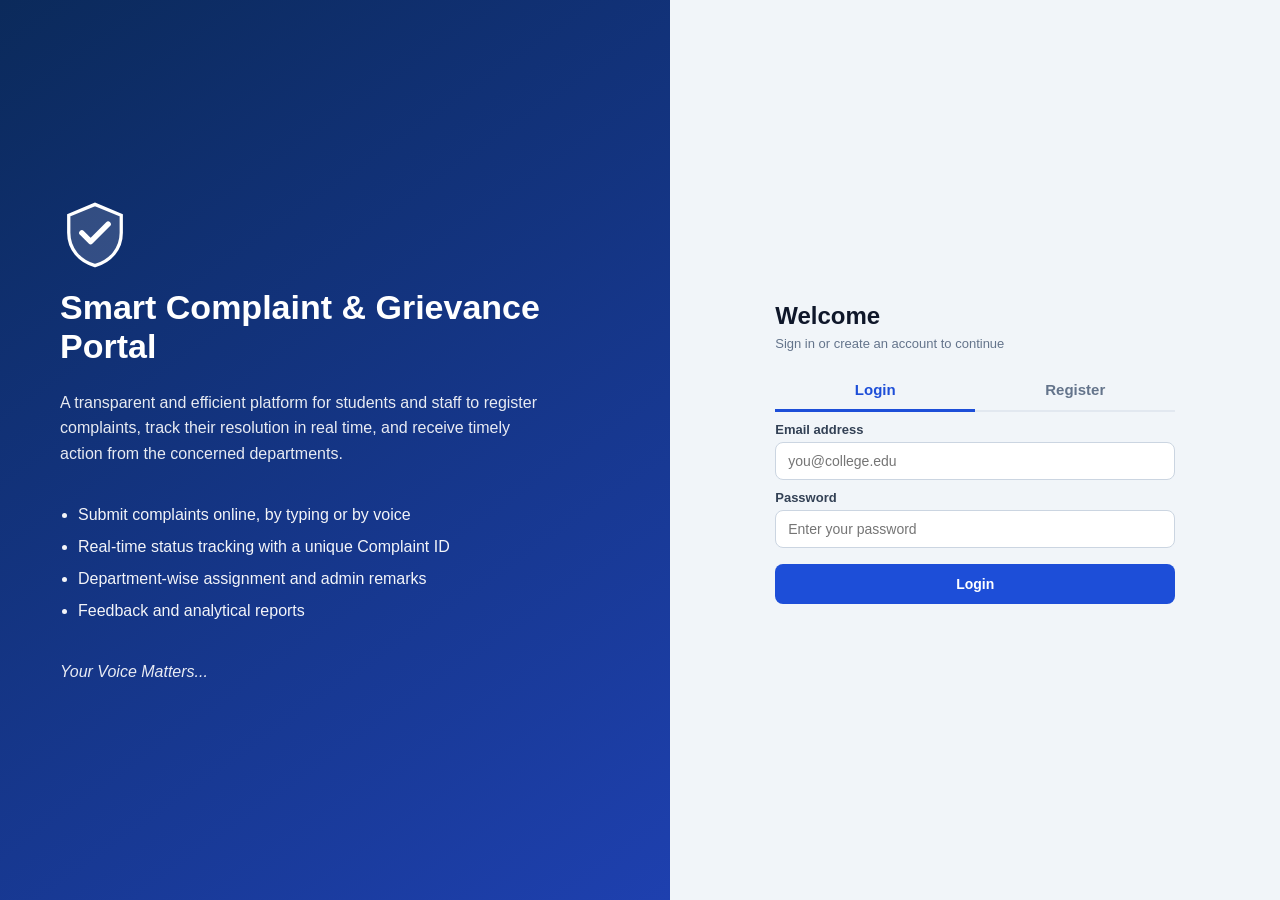
==== index.html @ e5488127 "Add frontend project" ====
<!DOCTYPE html>
<html lang="en">
<head>
  <meta charset="UTF-8">
  <meta name="viewport" content="width=device-width, initial-scale=1">
  <title>Smart Complaint and Grievance Portal</title>
  <link rel="stylesheet" href="css/style.css">
</head>
<body>
  <div class="login-page">
    <div class="login-left">
      <svg viewBox="0 0 64 64" fill="none"><path d="M32 4 8 14v16c0 15 10 26 24 30 14-4 24-15 24-30V14L32 4z" fill="#fff" fill-opacity=".15" stroke="#fff" stroke-width="3"/><path d="M20 30l8 8 16-16" stroke="#fff" stroke-width="5" stroke-linecap="round" stroke-linejoin="round"/></svg>
      <h1>Smart Complaint &amp; Grievance Portal</h1>
      <p>A transparent and efficient platform for students and staff to register complaints, track their resolution in real time, and receive timely action from the concerned departments.</p>
      <ul>
        <li>Submit complaints online, by typing or by voice</li>
        <li>Real-time status tracking with a unique Complaint ID</li>
        <li>Department-wise assignment and admin remarks</li>
        <li>Feedback and analytical reports</li>
      </ul>
      <p><i>Your Voice Matters...</i></p>
    </div>

    <div class="login-right">
      <div class="auth-box">
        <h2>Welcome</h2>
        <span class="muted">Sign in or create an account to continue</span>
        <div class="tabs">
          <button id="tabLogin" class="active" type="button">Login</button>
          <button id="tabReg" type="button">Register</button>
        </div>

        <form id="loginForm">
          <label>Email address</label>
          <input id="lEmail" type="email" placeholder="you@college.edu" required>
          <label>Password</label>
          <input id="lPass" type="password" placeholder="Enter your password" required>
          <button class="btn" type="submit">Login</button>
        </form>

        <form id="regForm" class="hidden">
          <label>Full name</label>
          <input id="rName" placeholder="Your full name" required>
          <label>Email address</label>
          <input id="rEmail" type="email" placeholder="you@college.edu" required>
          <label>Password</label>
          <input id="rPass" type="password" placeholder="Minimum 6 characters" required>
          <button class="btn" type="submit">Create account</button>
        </form>
        <p id="msg" class="msg"></p>
      </div>
    </div>
  </div>
  <script src="js/api.js"></script>
  <script src="js/auth.js"></script>
</body>
</html>
---- css/style.css ----
:root {
  --navy: #0b2a5b; --blue: #1d4ed8; --bg: #f1f5f9; --card: #ffffff;
  --text: #0f172a; --muted: #64748b; --line: #e2e8f0;
  --green: #16a34a; --amber: #d97706; --red: #dc2626; --purple: #7c3aed; --grey: #64748b;
}
* { box-sizing: border-box; font-family: "Segoe UI", Roboto, Arial, sans-serif; }
body { margin: 0; background: var(--bg); color: var(--text); }
.muted { color: var(--muted); font-size: 13px; }

/* Top bar */
.topbar { background: linear-gradient(90deg, #0b2a5b, #1e40af); color: #fff; padding: 12px 32px;
  display: flex; justify-content: space-between; align-items: center; box-shadow: 0 2px 8px rgba(0,0,0,.2); }
.brand { display: flex; align-items: center; gap: 12px; }
.brand svg { width: 34px; height: 34px; }
.brand h1 { font-size: 18px; margin: 0; letter-spacing: .3px; }
.brand small { opacity: .8; display: block; font-size: 12px; }
.userbox { display: flex; align-items: center; gap: 14px; font-size: 14px; text-align: right; }
.userbox small { display: block; opacity: .8; }

.container { max-width: 1250px; margin: 24px auto; padding: 0 20px; }
.page-title { margin: 0 0 16px; color: var(--navy); font-size: 22px; }

/* Cards */
.card { background: var(--card); border-radius: 12px; padding: 22px; box-shadow: 0 1px 4px rgba(15,23,42,.08);
  border: 1px solid var(--line); margin-bottom: 20px; }
.card h2 { margin: 0 0 14px; font-size: 17px; color: var(--navy); padding-bottom: 10px; border-bottom: 2px solid var(--line); }
.grid2 { display: grid; grid-template-columns: 1.3fr 1fr; gap: 20px; }
.grid2 .card { margin-bottom: 0; }
.grid2 + .card, .grid2 { margin-bottom: 20px; }

/* Stat cards */
.stats { display: grid; grid-template-columns: repeat(auto-fit, minmax(170px, 1fr)); gap: 16px; margin-bottom: 20px; }
.stat { background: #fff; border-radius: 12px; padding: 18px; border: 1px solid var(--line);
  border-left: 5px solid var(--blue); box-shadow: 0 1px 4px rgba(15,23,42,.06); }
.stat b { font-size: 28px; display: block; color: var(--navy); }
.stat span { color: var(--muted); font-size: 13px; text-transform: uppercase; letter-spacing: .5px; }
.stat.s-sub { border-left-color: var(--grey); } .stat.s-prog { border-left-color: var(--amber); }
.stat.s-res { border-left-color: var(--green); } .stat.s-rej { border-left-color: var(--red); }

/* Forms */
label { font-size: 13px; font-weight: 600; color: #334155; display: block; margin-top: 10px; }
input, select, textarea { width: 100%; padding: 10px 12px; border: 1px solid #cbd5e1; border-radius: 8px;
  font-size: 14px; margin-top: 5px; background: #fff; }
input:focus, select:focus, textarea:focus { outline: none; border-color: var(--blue); box-shadow: 0 0 0 3px rgba(29,78,216,.15); }
.form-row { display: grid; grid-template-columns: 1fr 1fr; gap: 14px; }
.btn { background: var(--blue); color: #fff; border: none; padding: 10px 20px; border-radius: 8px; font-size: 14px;
  font-weight: 600; cursor: pointer; transition: .15s; }
.btn:hover { background: #1e40af; }
.btn-outline { background: #fff; color: var(--blue); border: 1px solid var(--blue); }
.btn-outline:hover { background: #eff6ff; }
.btn-light { background: rgba(255,255,255,.15); color: #fff; border: 1px solid rgba(255,255,255,.5); }
.btn-light:hover { background: rgba(255,255,255,.28); }
.btn-sm { padding: 6px 12px; font-size: 12px; }
.btn-green { background: var(--green); } .btn-green:hover { background: #15803d; }
.actions { display: flex; gap: 10px; align-items: center; margin-top: 14px; flex-wrap: wrap; }

/* Voice */
.voice-bar { display: flex; gap: 10px; align-items: center; margin-top: 8px; flex-wrap: wrap; }
.voice-bar select { width: auto; margin: 0; }
.mic { display: inline-flex; align-items: center; gap: 8px; background: #fff; color: var(--navy); border: 1px solid var(--navy);
  padding: 8px 16px; border-radius: 22px; cursor: pointer; font-weight: 600; font-size: 13px; }
.mic.on { background: var(--red); color: #fff; border-color: var(--red); animation: pulse 1.2s infinite; }
@keyframes pulse { 0% { box-shadow: 0 0 0 0 rgba(220,38,38,.5); } 70% { box-shadow: 0 0 0 12px rgba(220,38,38,0); } 100% { box-shadow: 0 0 0 0 rgba(220,38,38,0); } }

/* Table */
.table-wrap { overflow-x: auto; }
table { width: 100%; border-collapse: collapse; font-size: 14px; }
th { background: #f8fafc; color: var(--navy); text-align: left; padding: 11px 10px; font-size: 12px;
  text-transform: uppercase; letter-spacing: .5px; border-bottom: 2px solid var(--line); }
td { padding: 11px 10px; border-bottom: 1px solid var(--line); vertical-align: top; }
tr:hover td { background: #f8fafc; }
td .desc { color: var(--muted); font-size: 13px; display: block; margin-top: 3px; max-width: 320px; }
.remark { background: #fffbeb; border-left: 3px solid var(--amber); padding: 5px 8px; font-size: 13px; border-radius: 4px; }

/* Badges */
.badge { padding: 4px 11px; border-radius: 14px; font-size: 12px; color: #fff; font-weight: 600; white-space: nowrap; }
.SUBMITTED { background: var(--grey); } .ASSIGNED { background: var(--purple); }
.IN_PROGRESS { background: var(--amber); } .RESOLVED { background: var(--green); } .REJECTED { background: var(--red); }

/* Timeline */
.steps { display: flex; justify-content: space-between; margin: 18px 0 8px; position: relative; }
.steps::before { content: ""; position: absolute; top: 15px; left: 8%; right: 8%; height: 3px; background: var(--line); }
.step { text-align: center; flex: 1; position: relative; z-index: 1; }
.step span { width: 32px; height: 32px; border-radius: 50%; background: #fff; border: 3px solid var(--line);
  display: inline-flex; align-items: center; justify-content: center; font-weight: 700; color: var(--muted); }
.step label { display: block; font-size: 12px; margin-top: 5px; color: var(--muted); }
.step.done span { background: var(--green); border-color: var(--green); color: #fff; }
.step.done label { color: var(--green); }
.track-box { background: #f8fafc; border: 1px solid var(--line); border-radius: 10px; padding: 14px; margin-top: 14px; }
.track-box p { margin: 6px 0; font-size: 14px; }

/* Charts */
.donut-wrap { display: flex; gap: 24px; align-items: center; flex-wrap: wrap; }
.donut { width: 150px; height: 150px; border-radius: 50%; position: relative; flex-shrink: 0; }
.donut::after { content: attr(data-total); position: absolute; inset: 28px; background: #fff; border-radius: 50%;
  display: flex; align-items: center; justify-content: center; font-size: 26px; font-weight: 700; color: var(--navy); }
.legend div { font-size: 13px; margin: 5px 0; }
.dot { width: 11px; height: 11px; border-radius: 50%; display: inline-block; margin-right: 7px; }
.hbar { margin: 7px 0; font-size: 13px; }
.hbar .track { background: #e2e8f0; border-radius: 6px; height: 12px; margin-top: 3px; }
.hbar .fill { background: linear-gradient(90deg, #1d4ed8, #3b82f6); height: 12px; border-radius: 6px; }

/* Login page */
.login-page { display: grid; grid-template-columns: 1.1fr 1fr; min-height: 100vh; }
.login-left { background: linear-gradient(145deg, #0b2a5b, #1e40af); color: #fff; padding: 60px; display: flex; flex-direction: column; justify-content: center; }
.login-left h1 { font-size: 34px; margin: 18px 0 8px; }
.login-left p { opacity: .9; line-height: 1.6; max-width: 480px; }
.login-left ul { padding-left: 18px; line-height: 2; opacity: .95; }
.login-left svg { width: 70px; height: 70px; }
.login-right { display: flex; align-items: center; justify-content: center; padding: 30px; }
.auth-box { width: 100%; max-width: 400px; }
.auth-box h2 { border: none; font-size: 24px; margin-bottom: 4px; }
.tabs { display: flex; margin: 18px 0 6px; border-bottom: 2px solid var(--line); }
.tabs button { flex: 1; background: none; border: none; padding: 11px; font-size: 15px; font-weight: 600; color: var(--muted);
  cursor: pointer; border-bottom: 3px solid transparent; margin-bottom: -2px; }
.tabs button.active { color: var(--blue); border-bottom-color: var(--blue); }
.auth-box .btn { width: 100%; margin-top: 16px; padding: 12px; }
.msg { color: var(--red); font-size: 14px; margin-top: 12px; } .ok { color: var(--green); font-size: 14px; margin-top: 12px; }
.hidden { display: none; }

/* Toast */
#toast { position: fixed; top: 20px; right: 20px; z-index: 99; display: grid; gap: 10px; }
.toast { background: #0f172a; color: #fff; padding: 12px 18px; border-radius: 8px; box-shadow: 0 4px 14px rgba(0,0,0,.25);
  font-size: 14px; border-left: 5px solid var(--green); max-width: 360px; }
.toast.error { border-left-color: var(--red); }

@media (max-width: 900px) {
  .grid2, .login-page, .form-row { grid-template-columns: 1fr; }
  .login-left { padding: 30px; }
  .topbar { padding: 12px 16px; }
}
@media print {
  .topbar, .no-print, #toast { display: none !important; }
  body { background: #fff; } .card { box-shadow: none; }
}
/* Alerts */
.alert { padding: 11px 14px; border-radius: 8px; margin: 10px 0; font-size: 14px; border-left: 5px solid; }
.alert-blue { background: #eff6ff; border-color: #2563eb; color: #1e3a8a; }
.alert-purple { background: #f5f3ff; border-color: var(--purple); color: #4c1d95; }
.alert-amber { background: #fffbeb; border-color: var(--amber); color: #78350f; }
.alert-green { background: #f0fdf4; border-color: var(--green); color: #14532d; }
.alert-red { background: #fef2f2; border-color: var(--red); color: #7f1d1d; }

/* Timeline details */
.step small { display: block; font-size: 11px; color: var(--muted); margin-top: 2px; }
.step.current span { box-shadow: 0 0 0 5px rgba(22,163,74,.2); }

/* Clickable stat filters */
.stat[data-f] { cursor: pointer; }
.stat[data-f]:hover, .stat.active { background: #eff6ff; border-color: var(--blue); }
.stat.s-asg { border-left-color: var(--purple); }

/* Admin */
.dept-grid { display: grid; grid-template-columns: repeat(auto-fill, minmax(215px, 1fr)); gap: 14px; }
.dept { border: 1px solid var(--line); border-radius: 10px; padding: 14px; cursor: pointer; background: #f8fafc; }
.dept:hover { border-color: var(--blue); background: #eff6ff; }
.dept h4 { margin: 0 0 10px; color: var(--navy); font-size: 14px; }
.dept .nums { display: flex; gap: 14px; font-size: 12px; color: var(--muted); }
.dept .nums b { display: block; font-size: 19px; color: var(--text); }
.pill { background: var(--red); color: #fff; border-radius: 10px; padding: 1px 8px; font-size: 11px; margin-left: 6px; }
.tag-new { background: var(--red); color: #fff; font-size: 10px; padding: 2px 7px; border-radius: 8px; margin-left: 6px; vertical-align: middle; }
.btn-col { display: flex; flex-direction: column; gap: 6px; min-width: 105px; }
.filters { display: grid; grid-template-columns: 2fr 1fr 1fr 1.3fr auto auto; gap: 12px; align-items: end; }
@media (max-width: 900px) { .filters { grid-template-columns: 1fr 1fr; } }
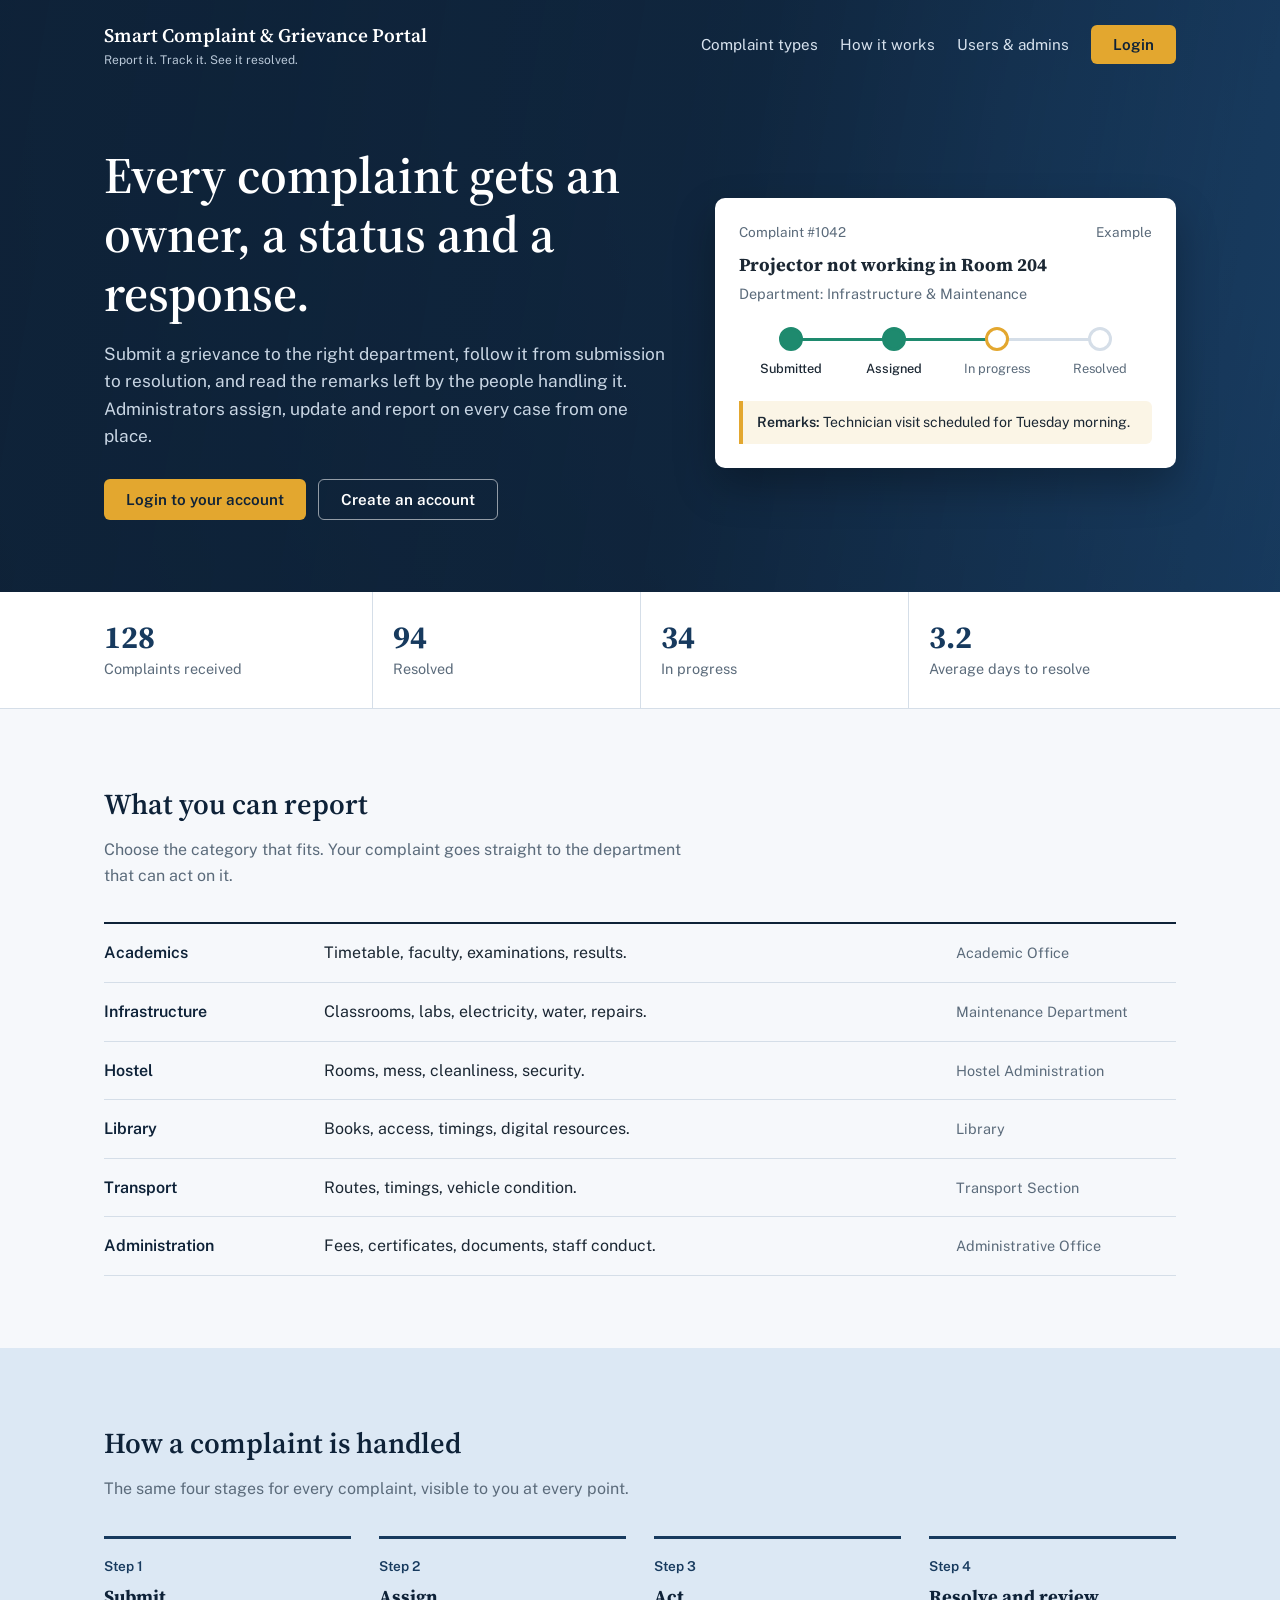
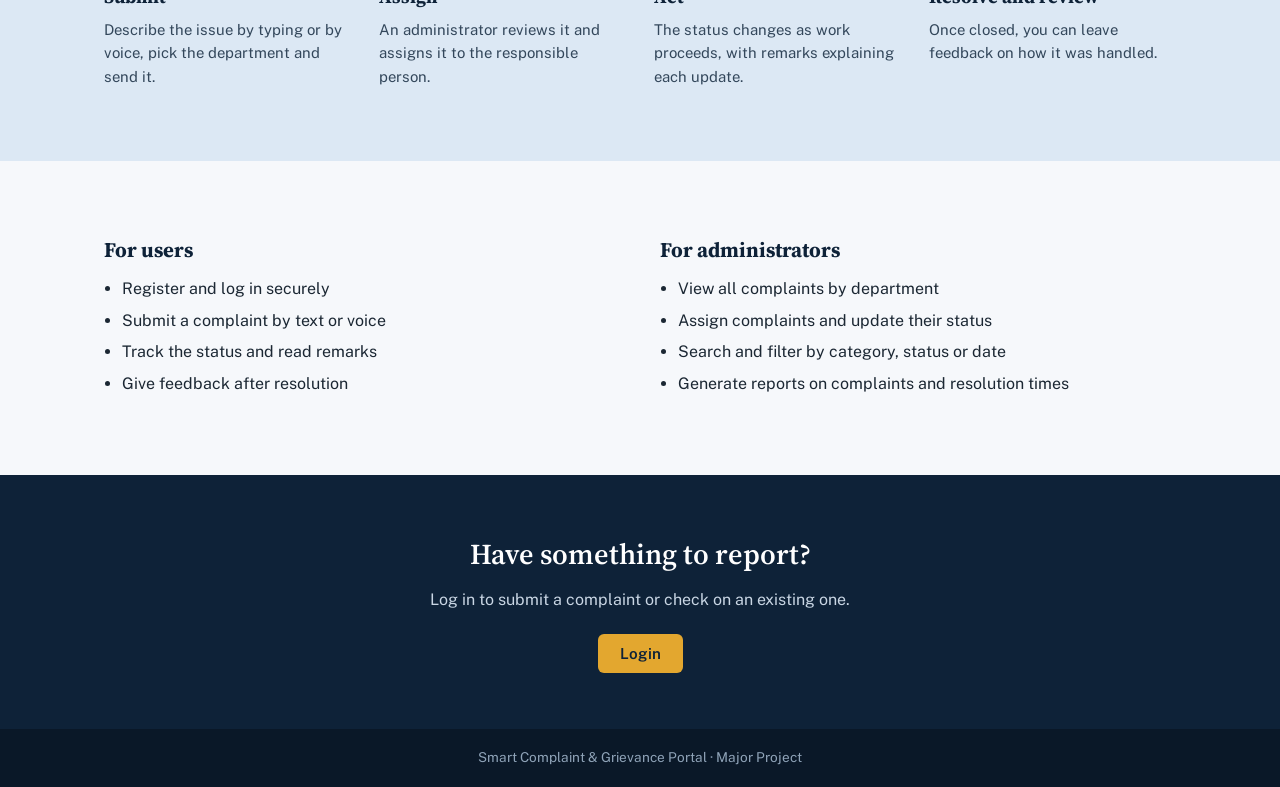
==== commit 41581a14: "Refactor index.html for improved structure and styles Updated the HTML structure and styles for the " ====
--- a/index.html
+++ b/index.html
@@ -1,57 +1,321 @@
 <!DOCTYPE html>
 <html lang="en">
 <head>
-  <meta charset="UTF-8">
-  <meta name="viewport" content="width=device-width, initial-scale=1">
-  <title>Smart Complaint and Grievance Portal</title>
-  <link rel="stylesheet" href="css/style.css">
+<meta charset="UTF-8">
+<meta name="viewport" content="width=device-width, initial-scale=1">
+<title>Smart Complaint and Grievance Portal</title>
+<link rel="preconnect" href="https://fonts.googleapis.com">
+<link rel="preconnect" href="https://fonts.gstatic.com" crossorigin>
+<link href="https://fonts.googleapis.com/css2?family=Public+Sans:wght@400;500;600&family=Source+Serif+4:opsz,wght@8..60,500;8..60,600&display=swap" rel="stylesheet">
+<style>
+:root{
+  --ink:#0E2238; --navy:#173A5E; --sky:#DCE8F4; --paper:#F6F8FB; --white:#fff;
+  --amber:#E3A72F; --teal:#1E8A6E; --line:#D5DEE8; --text:#1B2733; --muted:#5B6B7B;
+  --serif:"Source Serif 4", Georgia, serif; --sans:"Public Sans", system-ui, sans-serif;
+}
+*{box-sizing:border-box;margin:0;padding:0}
+html{scroll-behavior:smooth}
+body{font-family:var(--sans);color:var(--text);background:var(--paper);line-height:1.6}
+a{color:inherit}
+:focus-visible{outline:3px solid var(--amber);outline-offset:2px}
+.wrap{max-width:1120px;margin:0 auto;padding:0 24px}
+
+/* ---------- Hero with background ---------- */
+.hero{
+  color:#fff;
+  /* Put your own photo at images/campus.jpg (optional). The gradient works without it. */
+  background:
+    linear-gradient(100deg, rgba(14,34,56,.97) 0%, rgba(14,34,56,.88) 55%, rgba(23,58,94,.72) 100%),
+    url("images/campus.jpg") center/cover no-repeat,
+    radial-gradient(circle at 80% 20%, #1F4B78, var(--ink));
+}
+nav{display:flex;align-items:center;justify-content:space-between;padding:20px 0;gap:16px;flex-wrap:wrap}
+.brand{font-family:var(--serif);font-size:1.2rem;font-weight:600;text-decoration:none}
+.brand small{display:block;font-family:var(--sans);font-size:.75rem;font-weight:400;color:#B9C8D8}
+.links{display:flex;align-items:center;gap:22px;font-size:.95rem}
+.links a{text-decoration:none;color:#D7E2EE}
+.links a:hover{color:#fff}
+.btn{display:inline-block;border:0;border-radius:6px;padding:11px 22px;font:600 .95rem var(--sans);cursor:pointer;text-decoration:none}
+.btn-primary{background:var(--amber);color:var(--ink)}
+.btn-primary:hover{background:#F0B83F}
+.btn-ghost{background:transparent;color:#fff;border:1.5px solid rgba(255,255,255,.55)}
+.btn-ghost:hover{background:rgba(255,255,255,.1)}
+
+.hero-grid{display:grid;grid-template-columns:1.1fr .9fr;gap:48px;align-items:center;padding:56px 0 72px}
+h1{font-family:var(--serif);font-weight:600;font-size:clamp(2rem,4.6vw,3.2rem);line-height:1.15;margin-bottom:18px}
+.lead{color:#C9D6E4;font-size:1.08rem;max-width:52ch;margin-bottom:28px}
+.cta{display:flex;gap:12px;flex-wrap:wrap}
+
+/* tracker card: the one memorable element */
+.track{background:var(--white);color:var(--text);border-radius:10px;padding:24px;box-shadow:0 18px 40px rgba(0,0,0,.28)}
+.track-head{display:flex;justify-content:space-between;gap:12px;font-size:.85rem;color:var(--muted);margin-bottom:6px}
+.track h3{font-family:var(--serif);font-size:1.15rem;margin-bottom:2px}
+.track .dept{font-size:.9rem;color:var(--muted);margin-bottom:22px}
+.steps{list-style:none;display:grid;grid-template-columns:repeat(4,1fr);position:relative;margin-bottom:22px}
+.steps::before,.steps .bar{content:"";position:absolute;top:11px;left:12.5%;height:3px;border-radius:2px}
+.steps::before{right:12.5%;background:var(--line)}
+.steps .bar{background:var(--teal);width:0;transition:width 1.6s ease .3s}
+.steps.go .bar{width:50%}
+.steps li{text-align:center;font-size:.8rem;color:var(--muted);position:relative;z-index:1}
+.steps li i{display:block;width:24px;height:24px;margin:0 auto 8px;border-radius:50%;background:var(--white);border:3px solid var(--line)}
+.steps li.done{color:var(--text);font-weight:500}
+.steps li.done i{background:var(--teal);border-color:var(--teal)}
+.steps li.now i{border-color:var(--amber)}
+.remark{border-left:4px solid var(--amber);background:#FBF5E6;padding:10px 14px;font-size:.88rem;border-radius:0 6px 6px 0}
+.remark b{font-weight:600}
+
+/* ---------- Stats strip ---------- */
+.stats{background:var(--white);border-bottom:1px solid var(--line)}
+.stats-grid{display:grid;grid-template-columns:repeat(4,1fr)}
+.stat{padding:26px 20px;border-left:1px solid var(--line)}
+.stat:first-child{border-left:0;padding-left:0}
+.stat strong{display:block;font-family:var(--serif);font-size:2rem;color:var(--navy);line-height:1.2}
+.stat span{font-size:.9rem;color:var(--muted)}
+
+/* ---------- Sections ---------- */
+section.block{padding:72px 0}
+h2{font-family:var(--serif);font-weight:600;font-size:1.8rem;color:var(--ink);margin-bottom:10px}
+.sub{color:var(--muted);max-width:60ch;margin-bottom:34px}
+
+.cats{border-top:2px solid var(--ink)}
+.cat{display:grid;grid-template-columns:200px 1fr 220px;gap:20px;padding:16px 0;border-bottom:1px solid var(--line);align-items:baseline}
+.cat b{font-weight:600;color:var(--ink)}
+.cat span:last-child{color:var(--muted);font-size:.9rem}
+
+.process{background:var(--sky)}
+.proc{list-style:none;display:grid;grid-template-columns:repeat(4,1fr);gap:28px;counter-reset:s}
+.proc li{counter-increment:s;border-top:3px solid var(--navy);padding-top:14px}
+.proc li::before{content:"Step " counter(s);font-size:.85rem;color:var(--navy);font-weight:600}
+.proc h3{font-family:var(--serif);font-size:1.15rem;margin:4px 0 6px;color:var(--ink)}
+.proc p{font-size:.93rem;color:#33475B}
+
+.roles{display:grid;grid-template-columns:1fr 1fr;gap:40px}
+.roles h3{font-family:var(--serif);font-size:1.3rem;margin-bottom:10px;color:var(--ink)}
+.roles ul{padding-left:18px}
+.roles li{margin-bottom:6px}
+
+.final{background:var(--ink);color:#fff;text-align:center;padding:56px 0}
+.final h2{color:#fff}
+.final p{color:#C9D6E4;margin-bottom:22px}
+footer{background:#0A1828;color:#8FA3B8;font-size:.85rem;padding:18px 0;text-align:center}
+
+/* ---------- Login dialog ---------- */
+dialog{border:0;border-radius:10px;padding:0;width:min(400px,92vw);margin:auto;box-shadow:0 24px 60px rgba(0,0,0,.4)}
+dialog::backdrop{background:rgba(10,24,40,.7)}
+.dlg{padding:28px}
+.dlg h3{font-family:var(--serif);font-size:1.4rem;margin-bottom:4px}
+.dlg p.s{color:var(--muted);font-size:.9rem;margin-bottom:18px}
+.seg{display:grid;grid-template-columns:1fr 1fr;border:1.5px solid var(--line);border-radius:6px;overflow:hidden;margin-bottom:16px}
+.seg label{text-align:center;padding:9px;cursor:pointer;font-weight:500;font-size:.92rem}
+.seg input{position:absolute;opacity:0}
+.seg input:checked + span{background:var(--navy);color:#fff}
+.seg span{display:block;padding:9px}
+.seg label{padding:0}
+.seg input:focus-visible + span{outline:3px solid var(--amber);outline-offset:-3px}
+.field{margin-bottom:14px}
+.field label{display:block;font-size:.88rem;font-weight:500;margin-bottom:4px}
+.field input{width:100%;padding:10px 12px;border:1.5px solid var(--line);border-radius:6px;font:inherit}
+.field input:focus{border-color:var(--navy);outline:none;box-shadow:0 0 0 3px rgba(23,58,94,.18)}
+.err{color:#B3261E;font-size:.88rem;min-height:1.3em;margin-bottom:8px}
+.dlg .row{display:flex;gap:10px;align-items:center}
+.dlg .btn-primary{background:var(--navy);color:#fff;flex:1}
+.dlg .btn-primary:hover{background:var(--ink)}
+.dlg .close{background:none;border:0;color:var(--muted);cursor:pointer;font:inherit;padding:10px}
+.dlg .reg{font-size:.88rem;margin-top:14px;text-align:center;color:var(--muted)}
+
+@media (max-width:900px){
+  .hero-grid,.roles{grid-template-columns:1fr}
+  .stats-grid,.proc{grid-template-columns:1fr 1fr}
+  .stat:nth-child(3){border-left:0;padding-left:0}
+  .cat{grid-template-columns:1fr;gap:2px}
+}
+@media (max-width:520px){ .stats-grid,.proc{grid-template-columns:1fr} .stat{border-left:0;padding-left:0;border-top:1px solid var(--line)} .links a.hide-s{display:none} }
+@media (prefers-reduced-motion:reduce){ html{scroll-behavior:auto} .steps .bar{transition:none} }
+</style>
 </head>
 <body>
-  <div class="login-page">
-    <div class="login-left">
-      <svg viewBox="0 0 64 64" fill="none"><path d="M32 4 8 14v16c0 15 10 26 24 30 14-4 24-15 24-30V14L32 4z" fill="#fff" fill-opacity=".15" stroke="#fff" stroke-width="3"/><path d="M20 30l8 8 16-16" stroke="#fff" stroke-width="5" stroke-linecap="round" stroke-linejoin="round"/></svg>
-      <h1>Smart Complaint &amp; Grievance Portal</h1>
-      <p>A transparent and efficient platform for students and staff to register complaints, track their resolution in real time, and receive timely action from the concerned departments.</p>
+
+<header class="hero">
+  <div class="wrap">
+    <nav>
+      <a class="brand" href="#top">Smart Complaint &amp; Grievance Portal<small>Report it. Track it. See it resolved.</small></a>
+      <div class="links">
+        <a class="hide-s" href="#categories">Complaint types</a>
+        <a class="hide-s" href="#process">How it works</a>
+        <a class="hide-s" href="#roles">Users &amp; admins</a>
+        <button class="btn btn-primary" data-login>Login</button>
+      </div>
+    </nav>
+
+    <div class="hero-grid" id="top">
+      <div>
+        <h1>Every complaint gets an owner, a status and a response.</h1>
+        <p class="lead">Submit a grievance to the right department, follow it from submission to resolution, and read the remarks left by the people handling it. Administrators assign, update and report on every case from one place.</p>
+        <div class="cta">
+          <button class="btn btn-primary" data-login>Login to your account</button>
+          <a class="btn btn-ghost" href="register.html">Create an account</a>
+        </div>
+      </div>
+
+      <aside class="track" aria-label="Example of a complaint being tracked">
+        <div class="track-head"><span>Complaint #1042</span><span>Example</span></div>
+        <h3>Projector not working in Room 204</h3>
+        <p class="dept">Department: Infrastructure &amp; Maintenance</p>
+        <ol class="steps" id="steps">
+          <span class="bar"></span>
+          <li class="done"><i></i>Submitted</li>
+          <li class="done"><i></i>Assigned</li>
+          <li class="now"><i></i>In progress</li>
+          <li><i></i>Resolved</li>
+        </ol>
+        <p class="remark"><b>Remarks:</b> Technician visit scheduled for Tuesday morning.</p>
+      </aside>
+    </div>
+  </div>
+</header>
+
+<div class="stats">
+  <div class="wrap stats-grid" id="stats">
+    <div class="stat"><strong data-k="total">–</strong><span>Complaints received</span></div>
+    <div class="stat"><strong data-k="resolved">–</strong><span>Resolved</span></div>
+    <div class="stat"><strong data-k="inProgress">–</strong><span>In progress</span></div>
+    <div class="stat"><strong data-k="avgDays">–</strong><span>Average days to resolve</span></div>
+  </div>
+</div>
+
+<section class="block" id="categories">
+  <div class="wrap">
+    <h2>What you can report</h2>
+    <p class="sub">Choose the category that fits. Your complaint goes straight to the department that can act on it.</p>
+    <div class="cats">
+      <div class="cat"><b>Academics</b><span>Timetable, faculty, examinations, results.</span><span>Academic Office</span></div>
+      <div class="cat"><b>Infrastructure</b><span>Classrooms, labs, electricity, water, repairs.</span><span>Maintenance Department</span></div>
+      <div class="cat"><b>Hostel</b><span>Rooms, mess, cleanliness, security.</span><span>Hostel Administration</span></div>
+      <div class="cat"><b>Library</b><span>Books, access, timings, digital resources.</span><span>Library</span></div>
+      <div class="cat"><b>Transport</b><span>Routes, timings, vehicle condition.</span><span>Transport Section</span></div>
+      <div class="cat"><b>Administration</b><span>Fees, certificates, documents, staff conduct.</span><span>Administrative Office</span></div>
+    </div>
+  </div>
+</section>
+
+<section class="block process" id="process">
+  <div class="wrap">
+    <h2>How a complaint is handled</h2>
+    <p class="sub">The same four stages for every complaint, visible to you at every point.</p>
+    <ol class="proc">
+      <li><h3>Submit</h3><p>Describe the issue by typing or by voice, pick the department and send it.</p></li>
+      <li><h3>Assign</h3><p>An administrator reviews it and assigns it to the responsible person.</p></li>
+      <li><h3>Act</h3><p>The status changes as work proceeds, with remarks explaining each update.</p></li>
+      <li><h3>Resolve and review</h3><p>Once closed, you can leave feedback on how it was handled.</p></li>
+    </ol>
+  </div>
+</section>
+
+<section class="block" id="roles">
+  <div class="wrap roles">
+    <div>
+      <h3>For users</h3>
       <ul>
-        <li>Submit complaints online, by typing or by voice</li>
-        <li>Real-time status tracking with a unique Complaint ID</li>
-        <li>Department-wise assignment and admin remarks</li>
-        <li>Feedback and analytical reports</li>
+        <li>Register and log in securely</li>
+        <li>Submit a complaint by text or voice</li>
+        <li>Track the status and read remarks</li>
+        <li>Give feedback after resolution</li>
       </ul>
-      <p><i>Your Voice Matters...</i></p>
-    </div>
-
-    <div class="login-right">
-      <div class="auth-box">
-        <h2>Welcome</h2>
-        <span class="muted">Sign in or create an account to continue</span>
-        <div class="tabs">
-          <button id="tabLogin" class="active" type="button">Login</button>
-          <button id="tabReg" type="button">Register</button>
-        </div>
-
-        <form id="loginForm">
-          <label>Email address</label>
-          <input id="lEmail" type="email" placeholder="you@college.edu" required>
-          <label>Password</label>
-          <input id="lPass" type="password" placeholder="Enter your password" required>
-          <button class="btn" type="submit">Login</button>
-        </form>
-
-        <form id="regForm" class="hidden">
-          <label>Full name</label>
-          <input id="rName" placeholder="Your full name" required>
-          <label>Email address</label>
-          <input id="rEmail" type="email" placeholder="you@college.edu" required>
-          <label>Password</label>
-          <input id="rPass" type="password" placeholder="Minimum 6 characters" required>
-          <button class="btn" type="submit">Create account</button>
-        </form>
-        <p id="msg" class="msg"></p>
-      </div>
-    </div>
-  </div>
-  <script src="js/api.js"></script>
-  <script src="js/auth.js"></script>
+    </div>
+    <div>
+      <h3>For administrators</h3>
+      <ul>
+        <li>View all complaints by department</li>
+        <li>Assign complaints and update their status</li>
+        <li>Search and filter by category, status or date</li>
+        <li>Generate reports on complaints and resolution times</li>
+      </ul>
+    </div>
+  </div>
+</section>
+
+<section class="final">
+  <div class="wrap">
+    <h2>Have something to report?</h2>
+    <p>Log in to submit a complaint or check on an existing one.</p>
+    <button class="btn btn-primary" data-login>Login</button>
+  </div>
+</section>
+
+<footer>Smart Complaint &amp; Grievance Portal · Major Project</footer>
+
+<!-- Login dialog -->
+<dialog id="loginDlg" aria-labelledby="ltitle">
+  <form class="dlg" id="loginForm" novalidate>
+    <h3 id="ltitle">Login</h3>
+    <p class="s">Choose your role, then enter your details.</p>
+    <div class="seg" role="radiogroup" aria-label="Role">
+      <label><input type="radio" name="role" value="USER" checked><span>User</span></label>
+      <label><input type="radio" name="role" value="ADMIN"><span>Admin</span></label>
+    </div>
+    <div class="field"><label for="email">Email</label><input id="email" type="email" autocomplete="username" required></div>
+    <div class="field"><label for="pw">Password</label><input id="pw" type="password" autocomplete="current-password" required></div>
+    <p class="err" id="err" role="alert"></p>
+    <div class="row">
+      <button class="btn btn-primary" type="submit">Login</button>
+      <button class="close" type="button" id="closeDlg">Cancel</button>
+    </div>
+    <p class="reg">New here? <a href="register.html">Create an account</a></p>
+  </form>
+</dialog>
+
+<script>
+/* ===== CHANGE THESE TO MATCH YOUR PROJECT ===== */
+const CONFIG = {
+  loginPage: null,                    // e.g. "login.html" to use your existing login page instead of the popup
+  loginApi:  "/api/auth/login",       // your backend login endpoint (POST: {email, password, role})
+  statsApi:  "/api/complaints/stats", // optional; should return {total, resolved, inProgress, avgDays}
+  userHome:  "user/dashboard.html",
+  adminHome: "admin/dashboard.html",
+  sampleStats: { total: 128, resolved: 94, inProgress: 34, avgDays: 3.2 } // shown if statsApi is not available
+};
+/* ============================================== */
+
+// Tracker animation (runs once)
+requestAnimationFrame(() => document.getElementById("steps").classList.add("go"));
+
+// Stats
+function showStats(s){
+  document.querySelectorAll("[data-k]").forEach(el => { el.textContent = s[el.dataset.k] ?? "–"; });
+}
+fetch(CONFIG.statsApi).then(r => r.ok ? r.json() : Promise.reject())
+  .then(showStats).catch(() => showStats(CONFIG.sampleStats));
+
+// Login
+const dlg = document.getElementById("loginDlg");
+const err = document.getElementById("err");
+document.querySelectorAll("[data-login]").forEach(b => b.addEventListener("click", () => {
+  if (CONFIG.loginPage) { location.href = CONFIG.loginPage; return; }
+  err.textContent = ""; dlg.showModal(); document.getElementById("email").focus();
+}));
+document.getElementById("closeDlg").addEventListener("click", () => dlg.close());
+
+document.getElementById("loginForm").addEventListener("submit", async e => {
+  e.preventDefault();
+  const email = document.getElementById("email").value.trim();
+  const password = document.getElementById("pw").value;
+  const role = document.querySelector("input[name=role]:checked").value;
+  if (!email || !password) { err.textContent = "Enter your email and password."; return; }
+  try {
+    const res = await fetch(CONFIG.loginApi, {
+      method: "POST",
+      headers: { "Content-Type": "application/json" },
+      body: JSON.stringify({ email, password, role })
+    });
+    if (!res.ok) { err.textContent = "Login failed. Check your email, password and role."; return; }
+    const data = await res.json().catch(() => ({}));
+    if (data.token) sessionStorage.setItem("token", data.token);
+    sessionStorage.setItem("role", role);
+    location.href = role === "ADMIN" ? CONFIG.adminHome : CONFIG.userHome;
+  } catch (ex) {
+    err.textContent = "Cannot reach the server. Make sure the backend is running.";
+  }
+});
+</script>
 </body>
-</html>+</html>
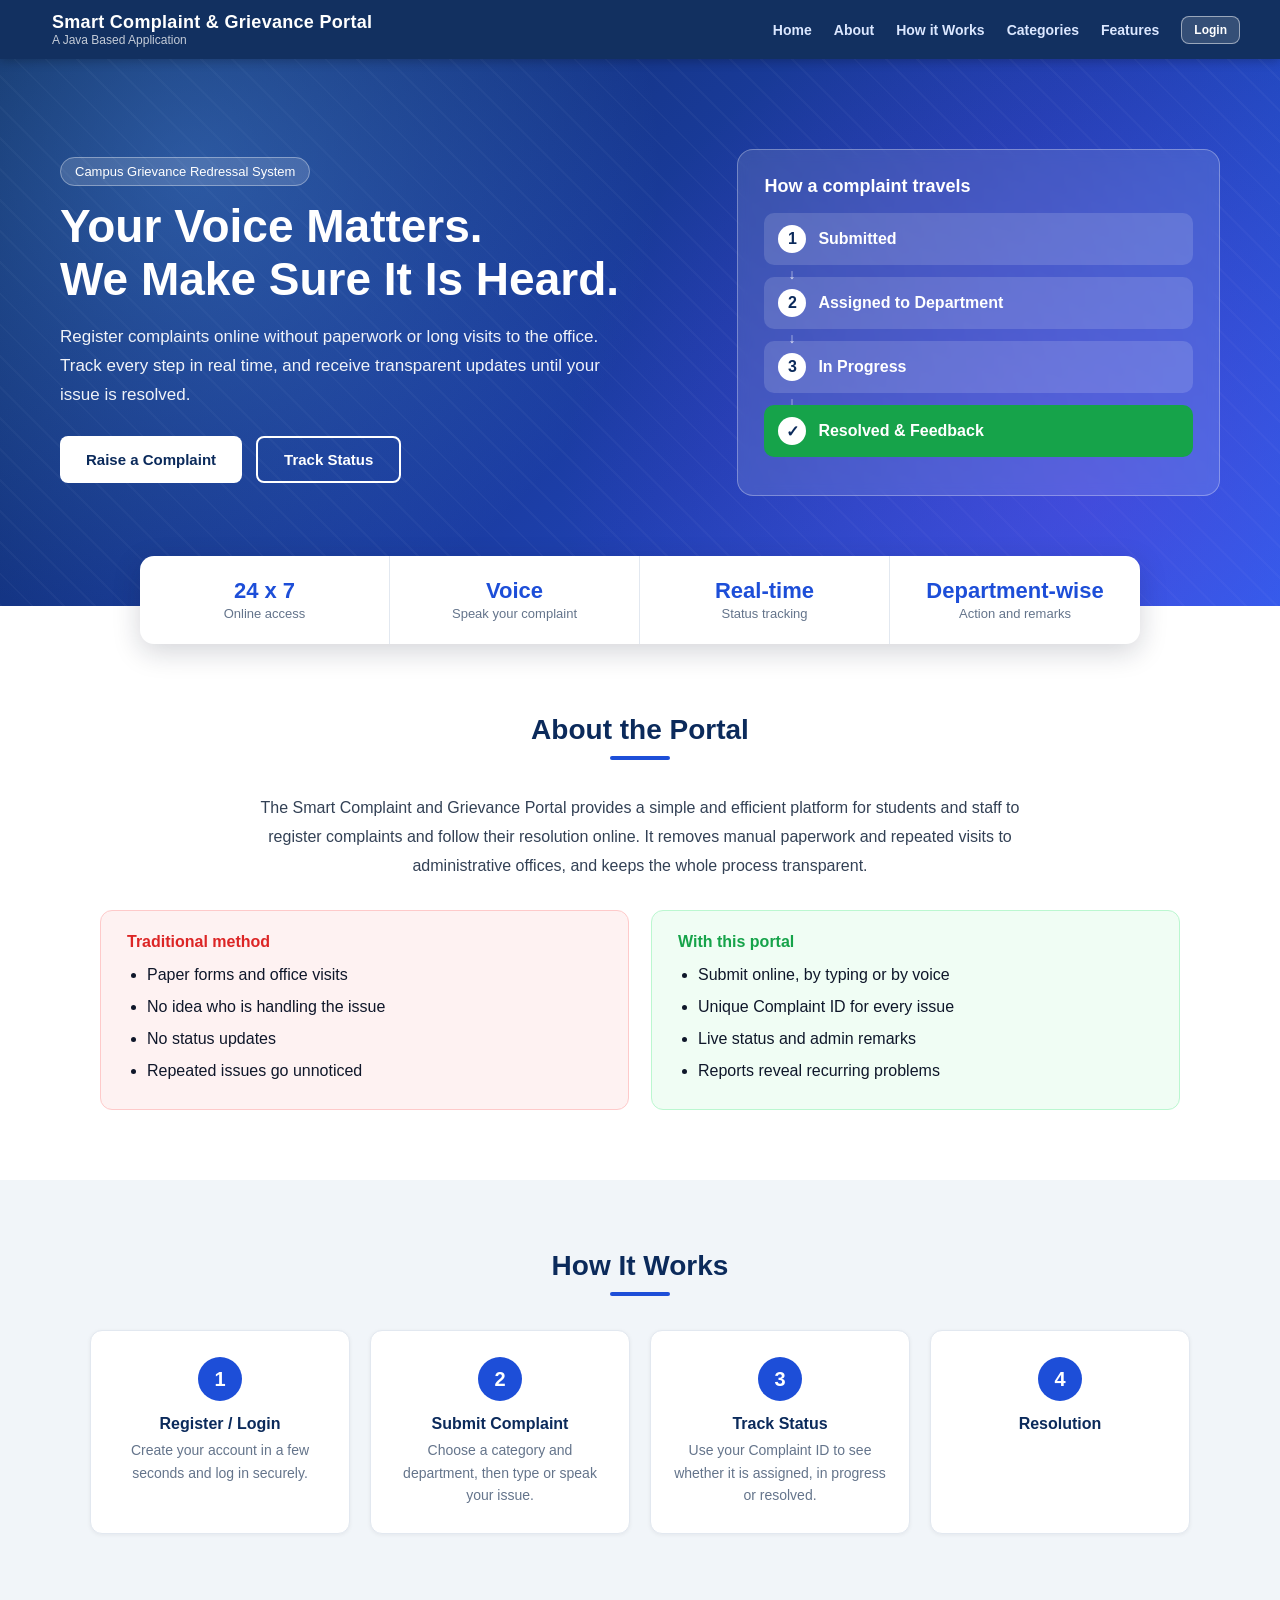
==== commit c7810261: "Update frontend" ====
--- a/index.html
+++ b/index.html
@@ -1,321 +1,79 @@
 <!DOCTYPE html>
 <html lang="en">
 <head>
-<meta charset="UTF-8">
-<meta name="viewport" content="width=device-width, initial-scale=1">
-<title>Smart Complaint and Grievance Portal</title>
-<link rel="preconnect" href="https://fonts.googleapis.com">
-<link rel="preconnect" href="https://fonts.gstatic.com" crossorigin>
-<link href="https://fonts.googleapis.com/css2?family=Public+Sans:wght@400;500;600&family=Source+Serif+4:opsz,wght@8..60,500;8..60,600&display=swap" rel="stylesheet">
-<style>
-:root{
-  --ink:#0E2238; --navy:#173A5E; --sky:#DCE8F4; --paper:#F6F8FB; --white:#fff;
-  --amber:#E3A72F; --teal:#1E8A6E; --line:#D5DEE8; --text:#1B2733; --muted:#5B6B7B;
-  --serif:"Source Serif 4", Georgia, serif; --sans:"Public Sans", system-ui, sans-serif;
-}
-*{box-sizing:border-box;margin:0;padding:0}
-html{scroll-behavior:smooth}
-body{font-family:var(--sans);color:var(--text);background:var(--paper);line-height:1.6}
-a{color:inherit}
-:focus-visible{outline:3px solid var(--amber);outline-offset:2px}
-.wrap{max-width:1120px;margin:0 auto;padding:0 24px}
+  <meta charset="UTF-8">
+  <meta name="viewport" content="width=device-width, initial-scale=1">
+  <title>Smart Complaint and Grievance Portal</title>
+  <link rel="stylesheet" href="css/style.css">
+  <link rel="stylesheet" href="css/landing.css">
+</head>
+<body class="landing">
 
-/* ---------- Hero with background ---------- */
-.hero{
-  color:#fff;
-  /* Put your own photo at images/campus.jpg (optional). The gradient works without it. */
-  background:
-    linear-gradient(100deg, rgba(14,34,56,.97) 0%, rgba(14,34,56,.88) 55%, rgba(23,58,94,.72) 100%),
-    url("images/campus.jpg") center/cover no-repeat,
-    radial-gradient(circle at 80% 20%, #1F4B78, var(--ink));
-}
-nav{display:flex;align-items:center;justify-content:space-between;padding:20px 0;gap:16px;flex-wrap:wrap}
-.brand{font-family:var(--serif);font-size:1.2rem;font-weight:600;text-decoration:none}
-.brand small{display:block;font-family:var(--sans);font-size:.75rem;font-weight:400;color:#B9C8D8}
-.links{display:flex;align-items:center;gap:22px;font-size:.95rem}
-.links a{text-decoration:none;color:#D7E2EE}
-.links a:hover{color:#fff}
-.btn{display:inline-block;border:0;border-radius:6px;padding:11px 22px;font:600 .95rem var(--sans);cursor:pointer;text-decoration:none}
-.btn-primary{background:var(--amber);color:var(--ink)}
-.btn-primary:hover{background:#F0B83F}
-.btn-ghost{background:transparent;color:#fff;border:1.5px solid rgba(255,255,255,.55)}
-.btn-ghost:hover{background:rgba(255,255,255,.1)}
+  <!-- NAVBAR -->
+  <nav class="nav">
+    <div class="brand"><span id="logo"></span>
+      <div><h1>Smart Complaint &amp; Grievance Portal</h1><small>A Java Based Application</small></div></div>
+    <div class="nav-links">
+      <a href="#home">Home</a><a href="#about">About</a><a href="#how">How it Works</a>
+      <a href="#categories">Categories</a><a href="#features">Features</a>
+      <button class="btn btn-light btn-sm" onclick="openAuth('login')">Login</button>
+    </div>
+  </nav>
 
-.hero-grid{display:grid;grid-template-columns:1.1fr .9fr;gap:48px;align-items:center;padding:56px 0 72px}
-h1{font-family:var(--serif);font-weight:600;font-size:clamp(2rem,4.6vw,3.2rem);line-height:1.15;margin-bottom:18px}
-.lead{color:#C9D6E4;font-size:1.08rem;max-width:52ch;margin-bottom:28px}
-.cta{display:flex;gap:12px;flex-wrap:wrap}
+  <!-- HERO -->
+  <header class="hero" id="home">
+    <div class="hero-text">
+      <span class="chip">Campus Grievance Redressal System</span>
+      <h2>Your Voice Matters.<br>We Make Sure It Is Heard.</h2>
+      <p>Register complaints online without paperwork or long visits to the office. Track every step in real time,
+         and receive transparent updates until your issue is resolved.</p>
+      <div class="hero-btns">
+        <button class="btn btn-white" onclick="openAuth('register')">Raise a Complaint</button>
+        <button class="btn btn-ghost" onclick="openAuth('login')">Track Status</button>
+      </div>
+    </div>
+    <div class="hero-card">
+      <h3>How a complaint travels</h3>
+      <div class="flow">
+        <div><span>1</span>Submitted</div>
+        <div><span>2</span>Assigned to Department</div>
+        <div><span>3</span>In Progress</div>
+        <div class="end"><span>✓</span>Resolved &amp; Feedback</div>
+      </div>
+    </div>
+  </header>
 
-/* tracker card: the one memorable element */
-.track{background:var(--white);color:var(--text);border-radius:10px;padding:24px;box-shadow:0 18px 40px rgba(0,0,0,.28)}
-.track-head{display:flex;justify-content:space-between;gap:12px;font-size:.85rem;color:var(--muted);margin-bottom:6px}
-.track h3{font-family:var(--serif);font-size:1.15rem;margin-bottom:2px}
-.track .dept{font-size:.9rem;color:var(--muted);margin-bottom:22px}
-.steps{list-style:none;display:grid;grid-template-columns:repeat(4,1fr);position:relative;margin-bottom:22px}
-.steps::before,.steps .bar{content:"";position:absolute;top:11px;left:12.5%;height:3px;border-radius:2px}
-.steps::before{right:12.5%;background:var(--line)}
-.steps .bar{background:var(--teal);width:0;transition:width 1.6s ease .3s}
-.steps.go .bar{width:50%}
-.steps li{text-align:center;font-size:.8rem;color:var(--muted);position:relative;z-index:1}
-.steps li i{display:block;width:24px;height:24px;margin:0 auto 8px;border-radius:50%;background:var(--white);border:3px solid var(--line)}
-.steps li.done{color:var(--text);font-weight:500}
-.steps li.done i{background:var(--teal);border-color:var(--teal)}
-.steps li.now i{border-color:var(--amber)}
-.remark{border-left:4px solid var(--amber);background:#FBF5E6;padding:10px 14px;font-size:.88rem;border-radius:0 6px 6px 0}
-.remark b{font-weight:600}
+  <!-- INFO STRIP -->
+  <section class="strip">
+    <div><b>24 x 7</b><span>Online access</span></div>
+    <div><b>Voice</b><span>Speak your complaint</span></div>
+    <div><b>Real-time</b><span>Status tracking</span></div>
+    <div><b>Department-wise</b><span>Action and remarks</span></div>
+  </section>
 
-/* ---------- Stats strip ---------- */
-.stats{background:var(--white);border-bottom:1px solid var(--line)}
-.stats-grid{display:grid;grid-template-columns:repeat(4,1fr)}
-.stat{padding:26px 20px;border-left:1px solid var(--line)}
-.stat:first-child{border-left:0;padding-left:0}
-.stat strong{display:block;font-family:var(--serif);font-size:2rem;color:var(--navy);line-height:1.2}
-.stat span{font-size:.9rem;color:var(--muted)}
+  <!-- ABOUT -->
+  <section class="section" id="about">
+    <h3 class="sec-title">About the Portal</h3>
+    <div class="about">
+      <p>The Smart Complaint and Grievance Portal provides a simple and efficient platform for students and staff to
+        register complaints and follow their resolution online. It removes manual paperwork and repeated visits to
+        administrative offices, and keeps the whole process transparent.</p>
+      <div class="vs">
+        <div class="bad"><h4>Traditional method</h4>
+          <ul><li>Paper forms and office visits</li><li>No idea who is handling the issue</li>
+          <li>No status updates</li><li>Repeated issues go unnoticed</li></ul></div>
+        <div class="good"><h4>With this portal</h4>
+          <ul><li>Submit online, by typing or by voice</li><li>Unique Complaint ID for every issue</li>
+          <li>Live status and admin remarks</li><li>Reports reveal recurring problems</li></ul></div>
+      </div>
+    </div>
+  </section>
 
-/* ---------- Sections ---------- */
-section.block{padding:72px 0}
-h2{font-family:var(--serif);font-weight:600;font-size:1.8rem;color:var(--ink);margin-bottom:10px}
-.sub{color:var(--muted);max-width:60ch;margin-bottom:34px}
-
-.cats{border-top:2px solid var(--ink)}
-.cat{display:grid;grid-template-columns:200px 1fr 220px;gap:20px;padding:16px 0;border-bottom:1px solid var(--line);align-items:baseline}
-.cat b{font-weight:600;color:var(--ink)}
-.cat span:last-child{color:var(--muted);font-size:.9rem}
-
-.process{background:var(--sky)}
-.proc{list-style:none;display:grid;grid-template-columns:repeat(4,1fr);gap:28px;counter-reset:s}
-.proc li{counter-increment:s;border-top:3px solid var(--navy);padding-top:14px}
-.proc li::before{content:"Step " counter(s);font-size:.85rem;color:var(--navy);font-weight:600}
-.proc h3{font-family:var(--serif);font-size:1.15rem;margin:4px 0 6px;color:var(--ink)}
-.proc p{font-size:.93rem;color:#33475B}
-
-.roles{display:grid;grid-template-columns:1fr 1fr;gap:40px}
-.roles h3{font-family:var(--serif);font-size:1.3rem;margin-bottom:10px;color:var(--ink)}
-.roles ul{padding-left:18px}
-.roles li{margin-bottom:6px}
-
-.final{background:var(--ink);color:#fff;text-align:center;padding:56px 0}
-.final h2{color:#fff}
-.final p{color:#C9D6E4;margin-bottom:22px}
-footer{background:#0A1828;color:#8FA3B8;font-size:.85rem;padding:18px 0;text-align:center}
-
-/* ---------- Login dialog ---------- */
-dialog{border:0;border-radius:10px;padding:0;width:min(400px,92vw);margin:auto;box-shadow:0 24px 60px rgba(0,0,0,.4)}
-dialog::backdrop{background:rgba(10,24,40,.7)}
-.dlg{padding:28px}
-.dlg h3{font-family:var(--serif);font-size:1.4rem;margin-bottom:4px}
-.dlg p.s{color:var(--muted);font-size:.9rem;margin-bottom:18px}
-.seg{display:grid;grid-template-columns:1fr 1fr;border:1.5px solid var(--line);border-radius:6px;overflow:hidden;margin-bottom:16px}
-.seg label{text-align:center;padding:9px;cursor:pointer;font-weight:500;font-size:.92rem}
-.seg input{position:absolute;opacity:0}
-.seg input:checked + span{background:var(--navy);color:#fff}
-.seg span{display:block;padding:9px}
-.seg label{padding:0}
-.seg input:focus-visible + span{outline:3px solid var(--amber);outline-offset:-3px}
-.field{margin-bottom:14px}
-.field label{display:block;font-size:.88rem;font-weight:500;margin-bottom:4px}
-.field input{width:100%;padding:10px 12px;border:1.5px solid var(--line);border-radius:6px;font:inherit}
-.field input:focus{border-color:var(--navy);outline:none;box-shadow:0 0 0 3px rgba(23,58,94,.18)}
-.err{color:#B3261E;font-size:.88rem;min-height:1.3em;margin-bottom:8px}
-.dlg .row{display:flex;gap:10px;align-items:center}
-.dlg .btn-primary{background:var(--navy);color:#fff;flex:1}
-.dlg .btn-primary:hover{background:var(--ink)}
-.dlg .close{background:none;border:0;color:var(--muted);cursor:pointer;font:inherit;padding:10px}
-.dlg .reg{font-size:.88rem;margin-top:14px;text-align:center;color:var(--muted)}
-
-@media (max-width:900px){
-  .hero-grid,.roles{grid-template-columns:1fr}
-  .stats-grid,.proc{grid-template-columns:1fr 1fr}
-  .stat:nth-child(3){border-left:0;padding-left:0}
-  .cat{grid-template-columns:1fr;gap:2px}
-}
-@media (max-width:520px){ .stats-grid,.proc{grid-template-columns:1fr} .stat{border-left:0;padding-left:0;border-top:1px solid var(--line)} .links a.hide-s{display:none} }
-@media (prefers-reduced-motion:reduce){ html{scroll-behavior:auto} .steps .bar{transition:none} }
-</style>
-</head>
-<body>
-
-<header class="hero">
-  <div class="wrap">
-    <nav>
-      <a class="brand" href="#top">Smart Complaint &amp; Grievance Portal<small>Report it. Track it. See it resolved.</small></a>
-      <div class="links">
-        <a class="hide-s" href="#categories">Complaint types</a>
-        <a class="hide-s" href="#process">How it works</a>
-        <a class="hide-s" href="#roles">Users &amp; admins</a>
-        <button class="btn btn-primary" data-login>Login</button>
-      </div>
-    </nav>
-
-    <div class="hero-grid" id="top">
-      <div>
-        <h1>Every complaint gets an owner, a status and a response.</h1>
-        <p class="lead">Submit a grievance to the right department, follow it from submission to resolution, and read the remarks left by the people handling it. Administrators assign, update and report on every case from one place.</p>
-        <div class="cta">
-          <button class="btn btn-primary" data-login>Login to your account</button>
-          <a class="btn btn-ghost" href="register.html">Create an account</a>
-        </div>
-      </div>
-
-      <aside class="track" aria-label="Example of a complaint being tracked">
-        <div class="track-head"><span>Complaint #1042</span><span>Example</span></div>
-        <h3>Projector not working in Room 204</h3>
-        <p class="dept">Department: Infrastructure &amp; Maintenance</p>
-        <ol class="steps" id="steps">
-          <span class="bar"></span>
-          <li class="done"><i></i>Submitted</li>
-          <li class="done"><i></i>Assigned</li>
-          <li class="now"><i></i>In progress</li>
-          <li><i></i>Resolved</li>
-        </ol>
-        <p class="remark"><b>Remarks:</b> Technician visit scheduled for Tuesday morning.</p>
-      </aside>
-    </div>
-  </div>
-</header>
-
-<div class="stats">
-  <div class="wrap stats-grid" id="stats">
-    <div class="stat"><strong data-k="total">–</strong><span>Complaints received</span></div>
-    <div class="stat"><strong data-k="resolved">–</strong><span>Resolved</span></div>
-    <div class="stat"><strong data-k="inProgress">–</strong><span>In progress</span></div>
-    <div class="stat"><strong data-k="avgDays">–</strong><span>Average days to resolve</span></div>
-  </div>
-</div>
-
-<section class="block" id="categories">
-  <div class="wrap">
-    <h2>What you can report</h2>
-    <p class="sub">Choose the category that fits. Your complaint goes straight to the department that can act on it.</p>
-    <div class="cats">
-      <div class="cat"><b>Academics</b><span>Timetable, faculty, examinations, results.</span><span>Academic Office</span></div>
-      <div class="cat"><b>Infrastructure</b><span>Classrooms, labs, electricity, water, repairs.</span><span>Maintenance Department</span></div>
-      <div class="cat"><b>Hostel</b><span>Rooms, mess, cleanliness, security.</span><span>Hostel Administration</span></div>
-      <div class="cat"><b>Library</b><span>Books, access, timings, digital resources.</span><span>Library</span></div>
-      <div class="cat"><b>Transport</b><span>Routes, timings, vehicle condition.</span><span>Transport Section</span></div>
-      <div class="cat"><b>Administration</b><span>Fees, certificates, documents, staff conduct.</span><span>Administrative Office</span></div>
-    </div>
-  </div>
-</section>
-
-<section class="block process" id="process">
-  <div class="wrap">
-    <h2>How a complaint is handled</h2>
-    <p class="sub">The same four stages for every complaint, visible to you at every point.</p>
-    <ol class="proc">
-      <li><h3>Submit</h3><p>Describe the issue by typing or by voice, pick the department and send it.</p></li>
-      <li><h3>Assign</h3><p>An administrator reviews it and assigns it to the responsible person.</p></li>
-      <li><h3>Act</h3><p>The status changes as work proceeds, with remarks explaining each update.</p></li>
-      <li><h3>Resolve and review</h3><p>Once closed, you can leave feedback on how it was handled.</p></li>
-    </ol>
-  </div>
-</section>
-
-<section class="block" id="roles">
-  <div class="wrap roles">
-    <div>
-      <h3>For users</h3>
-      <ul>
-        <li>Register and log in securely</li>
-        <li>Submit a complaint by text or voice</li>
-        <li>Track the status and read remarks</li>
-        <li>Give feedback after resolution</li>
-      </ul>
-    </div>
-    <div>
-      <h3>For administrators</h3>
-      <ul>
-        <li>View all complaints by department</li>
-        <li>Assign complaints and update their status</li>
-        <li>Search and filter by category, status or date</li>
-        <li>Generate reports on complaints and resolution times</li>
-      </ul>
-    </div>
-  </div>
-</section>
-
-<section class="final">
-  <div class="wrap">
-    <h2>Have something to report?</h2>
-    <p>Log in to submit a complaint or check on an existing one.</p>
-    <button class="btn btn-primary" data-login>Login</button>
-  </div>
-</section>
-
-<footer>Smart Complaint &amp; Grievance Portal · Major Project</footer>
-
-<!-- Login dialog -->
-<dialog id="loginDlg" aria-labelledby="ltitle">
-  <form class="dlg" id="loginForm" novalidate>
-    <h3 id="ltitle">Login</h3>
-    <p class="s">Choose your role, then enter your details.</p>
-    <div class="seg" role="radiogroup" aria-label="Role">
-      <label><input type="radio" name="role" value="USER" checked><span>User</span></label>
-      <label><input type="radio" name="role" value="ADMIN"><span>Admin</span></label>
-    </div>
-    <div class="field"><label for="email">Email</label><input id="email" type="email" autocomplete="username" required></div>
-    <div class="field"><label for="pw">Password</label><input id="pw" type="password" autocomplete="current-password" required></div>
-    <p class="err" id="err" role="alert"></p>
-    <div class="row">
-      <button class="btn btn-primary" type="submit">Login</button>
-      <button class="close" type="button" id="closeDlg">Cancel</button>
-    </div>
-    <p class="reg">New here? <a href="register.html">Create an account</a></p>
-  </form>
-</dialog>
-
-<script>
-/* ===== CHANGE THESE TO MATCH YOUR PROJECT ===== */
-const CONFIG = {
-  loginPage: null,                    // e.g. "login.html" to use your existing login page instead of the popup
-  loginApi:  "/api/auth/login",       // your backend login endpoint (POST: {email, password, role})
-  statsApi:  "/api/complaints/stats", // optional; should return {total, resolved, inProgress, avgDays}
-  userHome:  "user/dashboard.html",
-  adminHome: "admin/dashboard.html",
-  sampleStats: { total: 128, resolved: 94, inProgress: 34, avgDays: 3.2 } // shown if statsApi is not available
-};
-/* ============================================== */
-
-// Tracker animation (runs once)
-requestAnimationFrame(() => document.getElementById("steps").classList.add("go"));
-
-// Stats
-function showStats(s){
-  document.querySelectorAll("[data-k]").forEach(el => { el.textContent = s[el.dataset.k] ?? "–"; });
-}
-fetch(CONFIG.statsApi).then(r => r.ok ? r.json() : Promise.reject())
-  .then(showStats).catch(() => showStats(CONFIG.sampleStats));
-
-// Login
-const dlg = document.getElementById("loginDlg");
-const err = document.getElementById("err");
-document.querySelectorAll("[data-login]").forEach(b => b.addEventListener("click", () => {
-  if (CONFIG.loginPage) { location.href = CONFIG.loginPage; return; }
-  err.textContent = ""; dlg.showModal(); document.getElementById("email").focus();
-}));
-document.getElementById("closeDlg").addEventListener("click", () => dlg.close());
-
-document.getElementById("loginForm").addEventListener("submit", async e => {
-  e.preventDefault();
-  const email = document.getElementById("email").value.trim();
-  const password = document.getElementById("pw").value;
-  const role = document.querySelector("input[name=role]:checked").value;
-  if (!email || !password) { err.textContent = "Enter your email and password."; return; }
-  try {
-    const res = await fetch(CONFIG.loginApi, {
-      method: "POST",
-      headers: { "Content-Type": "application/json" },
-      body: JSON.stringify({ email, password, role })
-    });
-    if (!res.ok) { err.textContent = "Login failed. Check your email, password and role."; return; }
-    const data = await res.json().catch(() => ({}));
-    if (data.token) sessionStorage.setItem("token", data.token);
-    sessionStorage.setItem("role", role);
-    location.href = role === "ADMIN" ? CONFIG.adminHome : CONFIG.userHome;
-  } catch (ex) {
-    err.textContent = "Cannot reach the server. Make sure the backend is running.";
-  }
-});
-</script>
-</body>
-</html>
+  <!-- HOW IT WORKS -->
+  <section class="section alt" id="how">
+    <h3 class="sec-title">How It Works</h3>
+    <div class="steps4">
+      <div class="s4"><span>1</span><h4>Register / Login</h4><p>Create your account in a few seconds and log in securely.</p></div>
+      <div class="s4"><span>2</span><h4>Submit Complaint</h4><p>Choose a category and department, then type or speak your issue.</p></div>
+      <div class="s4"><span>3</span><h4>Track Status</h4><p>Use your Complaint ID to see whether it is assigned, in progress or resolved.</p></div>
+      <div class="s4"><span>4</span><h4>Resolution
--- a/css/style.css
+++ b/css/style.css
@@ -0,0 +1,169 @@
+:root {
+  --navy: #0b2a5b; --blue: #1d4ed8; --bg: #f1f5f9; --card: #ffffff;
+  --text: #0f172a; --muted: #64748b; --line: #e2e8f0;
+  --green: #16a34a; --amber: #d97706; --red: #dc2626; --purple: #7c3aed; --grey: #64748b;
+}
+* { box-sizing: border-box; font-family: "Segoe UI", Roboto, Arial, sans-serif; }
+body { margin: 0; background: var(--bg); color: var(--text); }
+.muted { color: var(--muted); font-size: 13px; }
+
+/* Top bar */
+.topbar { background: linear-gradient(90deg, #0b2a5b, #1e40af); color: #fff; padding: 12px 32px;
+  display: flex; justify-content: space-between; align-items: center; box-shadow: 0 2px 8px rgba(0,0,0,.2); }
+.brand { display: flex; align-items: center; gap: 12px; }
+.brand svg { width: 34px; height: 34px; }
+.brand h1 { font-size: 18px; margin: 0; letter-spacing: .3px; }
+.brand small { opacity: .8; display: block; font-size: 12px; }
+.userbox { display: flex; align-items: center; gap: 14px; font-size: 14px; text-align: right; }
+.userbox small { display: block; opacity: .8; }
+
+.container { max-width: 1250px; margin: 24px auto; padding: 0 20px; }
+.page-title { margin: 0 0 16px; color: var(--navy); font-size: 22px; }
+
+/* Cards */
+.card { background: var(--card); border-radius: 12px; padding: 22px; box-shadow: 0 1px 4px rgba(15,23,42,.08);
+  border: 1px solid var(--line); margin-bottom: 20px; }
+.card h2 { margin: 0 0 14px; font-size: 17px; color: var(--navy); padding-bottom: 10px; border-bottom: 2px solid var(--line); }
+.grid2 { display: grid; grid-template-columns: 1.3fr 1fr; gap: 20px; }
+.grid2 .card { margin-bottom: 0; }
+.grid2 + .card, .grid2 { margin-bottom: 20px; }
+
+/* Stat cards */
+.stats { display: grid; grid-template-columns: repeat(auto-fit, minmax(170px, 1fr)); gap: 16px; margin-bottom: 20px; }
+.stat { background: #fff; border-radius: 12px; padding: 18px; border: 1px solid var(--line);
+  border-left: 5px solid var(--blue); box-shadow: 0 1px 4px rgba(15,23,42,.06); }
+.stat b { font-size: 28px; display: block; color: var(--navy); }
+.stat span { color: var(--muted); font-size: 13px; text-transform: uppercase; letter-spacing: .5px; }
+.stat.s-sub { border-left-color: var(--grey); } .stat.s-prog { border-left-color: var(--amber); }
+.stat.s-res { border-left-color: var(--green); } .stat.s-rej { border-left-color: var(--red); }
+
+/* Forms */
+label { font-size: 13px; font-weight: 600; color: #334155; display: block; margin-top: 10px; }
+input, select, textarea { width: 100%; padding: 10px 12px; border: 1px solid #cbd5e1; border-radius: 8px;
+  font-size: 14px; margin-top: 5px; background: #fff; }
+input:focus, select:focus, textarea:focus { outline: none; border-color: var(--blue); box-shadow: 0 0 0 3px rgba(29,78,216,.15); }
+.form-row { display: grid; grid-template-columns: 1fr 1fr; gap: 14px; }
+.btn { background: var(--blue); color: #fff; border: none; padding: 10px 20px; border-radius: 8px; font-size: 14px;
+  font-weight: 600; cursor: pointer; transition: .15s; }
+.btn:hover { background: #1e40af; }
+.btn-outline { background: #fff; color: var(--blue); border: 1px solid var(--blue); }
+.btn-outline:hover { background: #eff6ff; }
+.btn-light { background: rgba(255,255,255,.15); color: #fff; border: 1px solid rgba(255,255,255,.5); }
+.btn-light:hover { background: rgba(255,255,255,.28); }
+.btn-sm { padding: 6px 12px; font-size: 12px; }
+.btn-green { background: var(--green); } .btn-green:hover { background: #15803d; }
+.actions { display: flex; gap: 10px; align-items: center; margin-top: 14px; flex-wrap: wrap; }
+
+/* Voice */
+.voice-bar { display: flex; gap: 10px; align-items: center; margin-top: 8px; flex-wrap: wrap; }
+.voice-bar select { width: auto; margin: 0; }
+.mic { display: inline-flex; align-items: center; gap: 8px; background: #fff; color: var(--navy); border: 1px solid var(--navy);
+  padding: 8px 16px; border-radius: 22px; cursor: pointer; font-weight: 600; font-size: 13px; }
+.mic.on { background: var(--red); color: #fff; border-color: var(--red); animation: pulse 1.2s infinite; }
+@keyframes pulse { 0% { box-shadow: 0 0 0 0 rgba(220,38,38,.5); } 70% { box-shadow: 0 0 0 12px rgba(220,38,38,0); } 100% { box-shadow: 0 0 0 0 rgba(220,38,38,0); } }
+
+/* Table */
+.table-wrap { overflow-x: auto; }
+table { width: 100%; border-collapse: collapse; font-size: 14px; }
+th { background: #f8fafc; color: var(--navy); text-align: left; padding: 11px 10px; font-size: 12px;
+  text-transform: uppercase; letter-spacing: .5px; border-bottom: 2px solid var(--line); }
+td { padding: 11px 10px; border-bottom: 1px solid var(--line); vertical-align: top; }
+tr:hover td { background: #f8fafc; }
+td .desc { color: var(--muted); font-size: 13px; display: block; margin-top: 3px; max-width: 320px; }
+.remark { background: #fffbeb; border-left: 3px solid var(--amber); padding: 5px 8px; font-size: 13px; border-radius: 4px; }
+
+/* Badges */
+.badge { padding: 4px 11px; border-radius: 14px; font-size: 12px; color: #fff; font-weight: 600; white-space: nowrap; }
+.SUBMITTED { background: var(--grey); } .ASSIGNED { background: var(--purple); }
+.IN_PROGRESS { background: var(--amber); } .RESOLVED { background: var(--green); } .REJECTED { background: var(--red); }
+
+/* Timeline */
+.steps { display: flex; justify-content: space-between; margin: 18px 0 8px; position: relative; }
+.steps::before { content: ""; position: absolute; top: 15px; left: 8%; right: 8%; height: 3px; background: var(--line); }
+.step { text-align: center; flex: 1; position: relative; z-index: 1; }
+.step span { width: 32px; height: 32px; border-radius: 50%; background: #fff; border: 3px solid var(--line);
+  display: inline-flex; align-items: center; justify-content: center; font-weight: 700; color: var(--muted); }
+.step label { display: block; font-size: 12px; margin-top: 5px; color: var(--muted); }
+.step.done span { background: var(--green); border-color: var(--green); color: #fff; }
+.step.done label { color: var(--green); }
+.track-box { background: #f8fafc; border: 1px solid var(--line); border-radius: 10px; padding: 14px; margin-top: 14px; }
+.track-box p { margin: 6px 0; font-size: 14px; }
+
+/* Charts */
+.donut-wrap { display: flex; gap: 24px; align-items: center; flex-wrap: wrap; }
+.donut { width: 150px; height: 150px; border-radius: 50%; position: relative; flex-shrink: 0; }
+.donut::after { content: attr(data-total); position: absolute; inset: 28px; background: #fff; border-radius: 50%;
+  display: flex; align-items: center; justify-content: center; font-size: 26px; font-weight: 700; color: var(--navy); }
+.legend div { font-size: 13px; margin: 5px 0; }
+.dot { width: 11px; height: 11px; border-radius: 50%; display: inline-block; margin-right: 7px; }
+.hbar { margin: 7px 0; font-size: 13px; }
+.hbar .track { background: #e2e8f0; border-radius: 6px; height: 12px; margin-top: 3px; }
+.hbar .fill { background: linear-gradient(90deg, #1d4ed8, #3b82f6); height: 12px; border-radius: 6px; }
+
+/* Login page */
+.login-page { display: grid; grid-template-columns: 1.1fr 1fr; min-height: 100vh; }
+.login-left { background: linear-gradient(145deg, #0b2a5b, #1e40af); color: #fff; padding: 60px; display: flex; flex-direction: column; justify-content: center; }
+.login-left h1 { font-size: 34px; margin: 18px 0 8px; }
+.login-left p { opacity: .9; line-height: 1.6; max-width: 480px; }
+.login-left ul { padding-left: 18px; line-height: 2; opacity: .95; }
+.login-left svg { width: 70px; height: 70px; }
+.login-right { display: flex; align-items: center; justify-content: center; padding: 30px; }
+.auth-box { width: 100%; max-width: 400px; }
+.auth-box h2 { border: none; font-size: 24px; margin-bottom: 4px; }
+.tabs { display: flex; margin: 18px 0 6px; border-bottom: 2px solid var(--line); }
+.tabs button { flex: 1; background: none; border: none; padding: 11px; font-size: 15px; font-weight: 600; color: var(--muted);
+  cursor: pointer; border-bottom: 3px solid transparent; margin-bottom: -2px; }
+.tabs button.active { color: var(--blue); border-bottom-color: var(--blue); }
+.auth-box .btn { width: 100%; margin-top: 16px; padding: 12px; }
+.msg { color: var(--red); font-size: 14px; margin-top: 12px; } .ok { color: var(--green); font-size: 14px; margin-top: 12px; }
+.hidden { display: none; }
+
+/* Toast */
+#toast { position: fixed; top: 20px; right: 20px; z-index: 99; display: grid; gap: 10px; }
+.toast { background: #0f172a; color: #fff; padding: 12px 18px; border-radius: 8px; box-shadow: 0 4px 14px rgba(0,0,0,.25);
+  font-size: 14px; border-left: 5px solid var(--green); max-width: 360px; }
+.toast.error { border-left-color: var(--red); }
+
+@media (max-width: 900px) {
+  .grid2, .login-page, .form-row { grid-template-columns: 1fr; }
+  .login-left { padding: 30px; }
+  .topbar { padding: 12px 16px; }
+}
+@media print {
+  .topbar, .no-print, #toast { display: none !important; }
+  body { background: #fff; } .card { box-shadow: none; }
+}
+/* Alerts */
+.alert { padding: 11px 14px; border-radius: 8px; margin: 10px 0; font-size: 14px; border-left: 5px solid; }
+.alert-blue { background: #eff6ff; border-color: #2563eb; color: #1e3a8a; }
+.alert-purple { background: #f5f3ff; border-color: var(--purple); color: #4c1d95; }
+.alert-amber { background: #fffbeb; border-color: var(--amber); color: #78350f; }
+.alert-green { background: #f0fdf4; border-color: var(--green); color: #14532d; }
+.alert-red { background: #fef2f2; border-color: var(--red); color: #7f1d1d; }
+
+/* Timeline details */
+.step small { display: block; font-size: 11px; color: var(--muted); margin-top: 2px; }
+.step.current span { box-shadow: 0 0 0 5px rgba(22,163,74,.2); }
+
+/* Clickable stat filters */
+.stat[data-f] { cursor: pointer; }
+.stat[data-f]:hover, .stat.active { background: #eff6ff; border-color: var(--blue); }
+.stat.s-asg { border-left-color: var(--purple); }
+
+/* Admin */
+.dept-grid { display: grid; grid-template-columns: repeat(auto-fill, minmax(215px, 1fr)); gap: 14px; }
+.dept { border: 1px solid var(--line); border-radius: 10px; padding: 14px; cursor: pointer; background: #f8fafc; }
+.dept:hover { border-color: var(--blue); background: #eff6ff; }
+.dept h4 { margin: 0 0 10px; color: var(--navy); font-size: 14px; }
+.dept .nums { display: flex; gap: 14px; font-size: 12px; color: var(--muted); }
+.dept .nums b { display: block; font-size: 19px; color: var(--text); }
+.pill { background: var(--red); color: #fff; border-radius: 10px; padding: 1px 8px; font-size: 11px; margin-left: 6px; }
+.tag-new { background: var(--red); color: #fff; font-size: 10px; padding: 2px 7px; border-radius: 8px; margin-left: 6px; vertical-align: middle; }
+.btn-col { display: flex; flex-direction: column; gap: 6px; min-width: 105px; }
+.filters { display: grid; grid-template-columns: 2fr 1fr 1fr 1.3fr auto auto; gap: 12px; align-items: end; }
+@media (max-width: 900px) { .filters { grid-template-columns: 1fr 1fr; } }
+.welcome { color: #fff; border-radius: 14px; padding: 26px 30px; margin-bottom: 20px;
+  background: radial-gradient(circle at 90% 20%, rgba(96,165,250,.4), transparent 45%),
+              linear-gradient(135deg, #0b2a5b, #2563eb); }
+.welcome h2 { margin: 0 0 6px; border: none; color: #fff; font-size: 24px; padding: 0; }
+.welcome p { margin: 0; opacity: .9; }
--- a/css/landing.css
+++ b/css/landing.css
@@ -0,0 +1,97 @@
+html { scroll-behavior: smooth; }
+body.landing { background: #fff; }
+
+/* Navbar */
+.nav { position: sticky; top: 0; z-index: 20; background: rgba(11,42,91,.97); color: #fff; padding: 12px 40px;
+  display: flex; justify-content: space-between; align-items: center; box-shadow: 0 2px 10px rgba(0,0,0,.25); }
+.nav .brand { display: flex; align-items: center; gap: 12px; }
+.nav .brand svg { width: 34px; height: 34px; }
+.nav h1 { font-size: 18px; margin: 0; }
+.nav small { opacity: .75; font-size: 12px; display: block; }
+.nav-links { display: flex; align-items: center; gap: 22px; }
+.nav-links a { color: #dbe7ff; text-decoration: none; font-size: 14px; font-weight: 600; }
+.nav-links a:hover { color: #fff; }
+
+/* Hero with background */
+.hero { color: #fff; padding: 90px 60px 110px; display: grid; grid-template-columns: 1.3fr 1fr; gap: 50px; align-items: center;
+  background:
+    radial-gradient(circle at 15% 20%, rgba(96,165,250,.35), transparent 40%),
+    radial-gradient(circle at 85% 80%, rgba(124,58,237,.35), transparent 45%),
+    repeating-linear-gradient(45deg, rgba(255,255,255,.03) 0 2px, transparent 2px 22px),
+    linear-gradient(135deg, #0b2a5b 0%, #1e40af 60%, #2563eb 100%); }
+.chip { background: rgba(255,255,255,.15); border: 1px solid rgba(255,255,255,.35); padding: 6px 14px; border-radius: 20px; font-size: 13px; }
+.hero h2 { font-size: 46px; line-height: 1.15; margin: 20px 0 16px; }
+.hero p { font-size: 17px; line-height: 1.7; max-width: 560px; opacity: .93; }
+.hero-btns { margin-top: 26px; display: flex; gap: 14px; flex-wrap: wrap; }
+.btn-white { background: #fff; color: #0b2a5b; padding: 13px 26px; font-size: 15px; }
+.btn-white:hover { background: #e0e9ff; }
+.btn-ghost { background: transparent; color: #fff; border: 2px solid #fff; padding: 13px 26px; font-size: 15px; }
+.btn-ghost:hover { background: rgba(255,255,255,.15); }
+
+.hero-card { background: rgba(255,255,255,.12); backdrop-filter: blur(6px); border: 1px solid rgba(255,255,255,.3);
+  border-radius: 16px; padding: 26px; }
+.hero-card h3 { margin: 0 0 16px; font-size: 18px; }
+.flow div { background: rgba(255,255,255,.14); border-radius: 10px; padding: 12px 14px; margin-bottom: 12px; display: flex;
+  align-items: center; gap: 12px; font-weight: 600; position: relative; }
+.flow div:not(.end)::after { content: "↓"; position: absolute; left: 24px; bottom: -17px; font-size: 14px; opacity: .8; }
+.flow span { width: 28px; height: 28px; border-radius: 50%; background: #fff; color: #0b2a5b; display: inline-flex;
+  align-items: center; justify-content: center; font-weight: 700; }
+.flow .end { background: #16a34a; }
+
+/* Info strip */
+.strip { display: grid; grid-template-columns: repeat(4, 1fr); max-width: 1000px; margin: -50px auto 0; position: relative; z-index: 2;
+  background: #fff; border-radius: 14px; box-shadow: 0 8px 28px rgba(15,23,42,.18); }
+.strip div { padding: 22px; text-align: center; border-right: 1px solid var(--line); }
+.strip div:last-child { border-right: none; }
+.strip b { display: block; font-size: 22px; color: var(--blue); }
+.strip span { font-size: 13px; color: var(--muted); }
+
+/* Sections */
+.section { padding: 70px 60px; max-width: 1200px; margin: 0 auto; }
+.section.alt { max-width: none; background: #f1f5f9; }
+.section.alt > * { max-width: 1100px; margin-left: auto; margin-right: auto; }
+.sec-title { text-align: center; font-size: 28px; color: var(--navy); margin: 0 0 34px; position: relative; }
+.sec-title::after { content: ""; display: block; width: 60px; height: 4px; background: var(--blue); border-radius: 2px; margin: 10px auto 0; }
+
+.about > p { max-width: 800px; margin: 0 auto 30px; text-align: center; line-height: 1.8; color: #334155; font-size: 16px; }
+.vs { display: grid; grid-template-columns: 1fr 1fr; gap: 22px; }
+.vs > div { border-radius: 12px; padding: 22px 26px; }
+.vs h4 { margin: 0 0 8px; }
+.vs ul { margin: 0; padding-left: 20px; line-height: 2; }
+.bad { background: #fef2f2; border: 1px solid #fecaca; } .bad h4 { color: var(--red); }
+.good { background: #f0fdf4; border: 1px solid #bbf7d0; } .good h4 { color: var(--green); }
+
+.steps4 { display: grid; grid-template-columns: repeat(4, 1fr); gap: 20px; }
+.s4 { background: #fff; border-radius: 12px; padding: 26px 20px; text-align: center; border: 1px solid var(--line);
+  box-shadow: 0 1px 4px rgba(15,23,42,.06); }
+.s4 span { width: 44px; height: 44px; border-radius: 50%; background: var(--blue); color: #fff; display: inline-flex;
+  align-items: center; justify-content: center; font-size: 20px; font-weight: 700; }
+.s4 h4 { margin: 14px 0 6px; color: var(--navy); } .s4 p { margin: 0; color: var(--muted); font-size: 14px; line-height: 1.6; }
+
+.cats { display: grid; grid-template-columns: repeat(auto-fit, minmax(230px, 1fr)); gap: 18px; }
+.cat { border: 1px solid var(--line); border-radius: 12px; padding: 22px; background: #fff; transition: .2s; }
+.cat:hover { transform: translateY(-4px); box-shadow: 0 8px 20px rgba(29,78,216,.15); border-color: var(--blue); }
+.cat i { font-style: normal; font-size: 30px; }
+.cat h4 { margin: 10px 0 6px; color: var(--navy); } .cat p { margin: 0; font-size: 14px; color: var(--muted); line-height: 1.6; }
+
+.feat { display: grid; grid-template-columns: 1fr 1fr; gap: 12px 30px; }
+.feat div { background: #fff; border: 1px solid var(--line); border-left: 4px solid var(--green); padding: 12px 16px; border-radius: 8px; font-size: 15px; }
+.tech { text-align: center; margin-top: 26px; color: #334155; }
+
+.cta { background: linear-gradient(135deg, #0b2a5b, #2563eb); color: #fff; text-align: center; padding: 50px 20px; }
+.cta h3 { margin: 0 0 18px; font-size: 26px; }
+.foot { background: #0b1b3d; color: #a9b8d8; text-align: center; padding: 18px; font-size: 13px; }
+
+/* Modal */
+.modal { position: fixed; inset: 0; background: rgba(15,23,42,.65); display: flex; align-items: center; justify-content: center;
+  z-index: 50; padding: 20px; }
+.modal.hidden { display: none; }
+.modal .auth-box { position: relative; margin: 0; max-height: 92vh; overflow-y: auto; }
+.close { position: absolute; top: 10px; right: 14px; background: none; border: none; font-size: 28px; color: var(--muted); cursor: pointer; }
+
+@media (max-width: 900px) {
+  .hero, .vs, .steps4, .feat { grid-template-columns: 1fr; }
+  .hero { padding: 50px 24px 80px; } .hero h2 { font-size: 32px; }
+  .strip { grid-template-columns: 1fr 1fr; margin: -40px 16px 0; }
+  .section { padding: 50px 22px; } .nav { padding: 12px 18px; } .nav-links a { display: none; }
+}
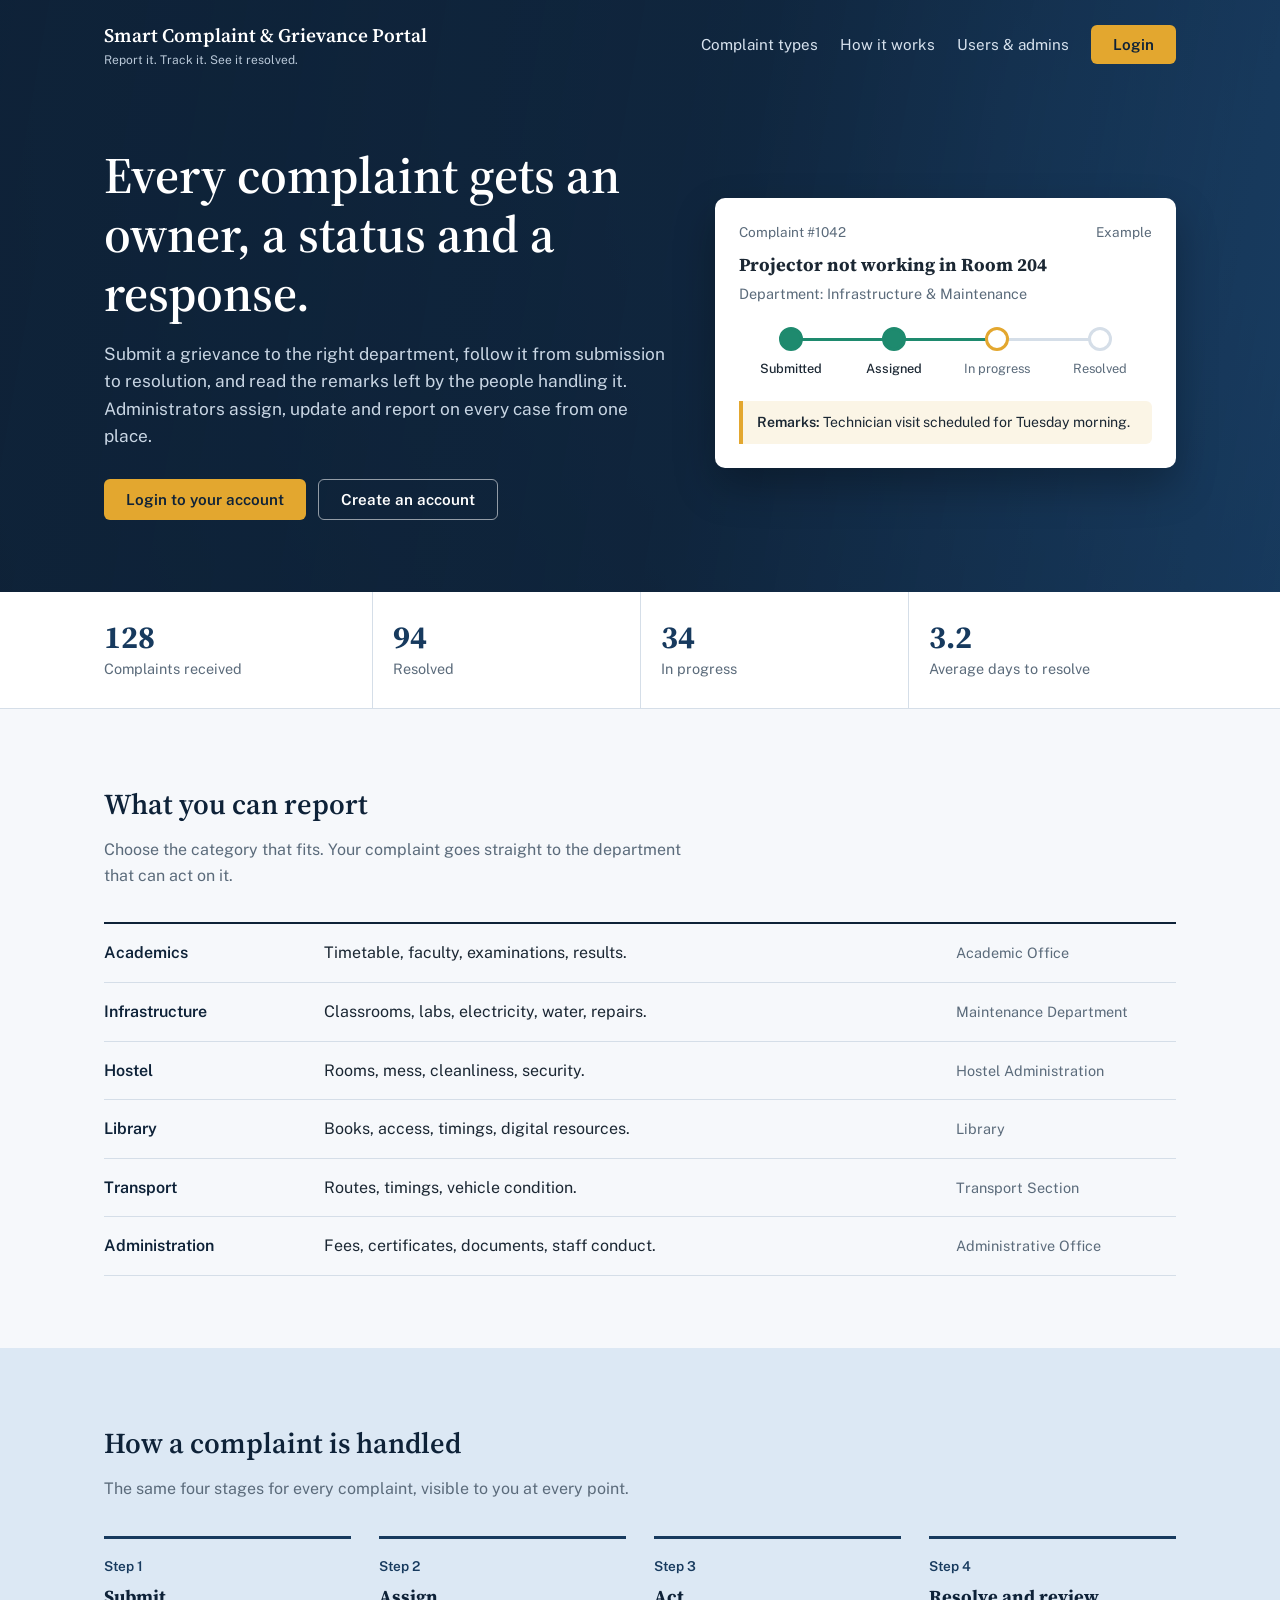
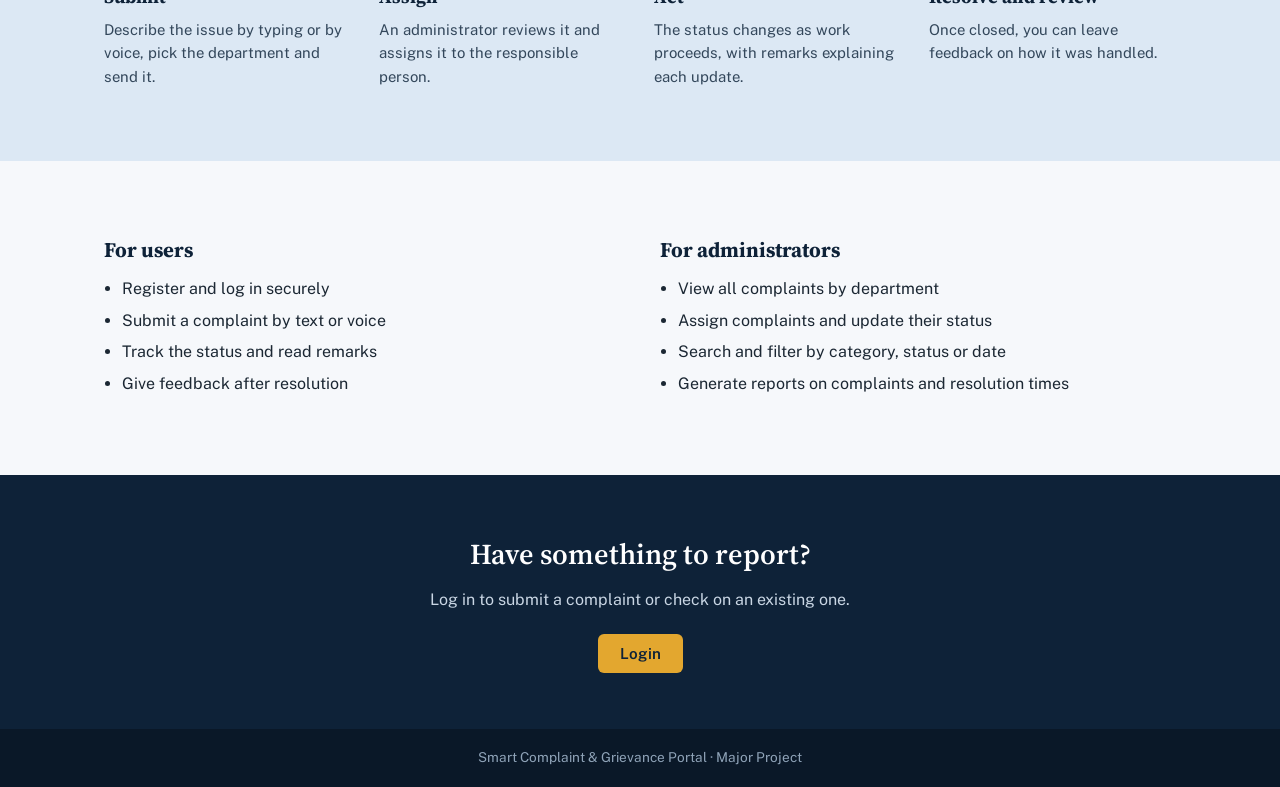
==== commit 8a977ab9: "Update grievance portal frontend" ====
--- a/index.html
+++ b/index.html
@@ -1,79 +1,345 @@
 <!DOCTYPE html>
 <html lang="en">
 <head>
-  <meta charset="UTF-8">
-  <meta name="viewport" content="width=device-width, initial-scale=1">
-  <title>Smart Complaint and Grievance Portal</title>
-  <link rel="stylesheet" href="css/style.css">
-  <link rel="stylesheet" href="css/landing.css">
+<meta charset="UTF-8">
+<meta name="viewport" content="width=device-width, initial-scale=1">
+<title>Smart Complaint and Grievance Portal</title>
+<link rel="preconnect" href="https://fonts.googleapis.com">
+<link rel="preconnect" href="https://fonts.gstatic.com" crossorigin>
+<link href="https://fonts.googleapis.com/css2?family=Public+Sans:wght@400;500;600&family=Source+Serif+4:opsz,wght@8..60,500;8..60,600&display=swap" rel="stylesheet">
+<style>
+:root{
+  --ink:#0E2238; --navy:#173A5E; --sky:#DCE8F4; --paper:#F6F8FB; --white:#fff;
+  --amber:#E3A72F; --teal:#1E8A6E; --line:#D5DEE8; --text:#1B2733; --muted:#5B6B7B;
+  --serif:"Source Serif 4", Georgia, serif; --sans:"Public Sans", system-ui, sans-serif;
+}
+*{box-sizing:border-box;margin:0;padding:0}
+html{scroll-behavior:smooth}
+body{font-family:var(--sans);color:var(--text);background:var(--paper);line-height:1.6}
+a{color:inherit}
+:focus-visible{outline:3px solid var(--amber);outline-offset:2px}
+.wrap{max-width:1120px;margin:0 auto;padding:0 24px}
+
+/* ---------- Hero with background ---------- */
+.hero{
+  color:#fff;
+  /* Put your own photo at images/campus.jpg (optional). The gradient works without it. */
+  background:
+    linear-gradient(100deg, rgba(14,34,56,.97) 0%, rgba(14,34,56,.88) 55%, rgba(23,58,94,.72) 100%),
+    url("images/campus.jpg") center/cover no-repeat,
+    radial-gradient(circle at 80% 20%, #1F4B78, var(--ink));
+}
+nav{display:flex;align-items:center;justify-content:space-between;padding:20px 0;gap:16px;flex-wrap:wrap}
+.brand{font-family:var(--serif);font-size:1.2rem;font-weight:600;text-decoration:none}
+.brand small{display:block;font-family:var(--sans);font-size:.75rem;font-weight:400;color:#B9C8D8}
+.links{display:flex;align-items:center;gap:22px;font-size:.95rem}
+.links a{text-decoration:none;color:#D7E2EE}
+.links a:hover{color:#fff}
+.btn{display:inline-block;border:0;border-radius:6px;padding:11px 22px;font:600 .95rem var(--sans);cursor:pointer;text-decoration:none}
+.btn-primary{background:var(--amber);color:var(--ink)}
+.btn-primary:hover{background:#F0B83F}
+.btn-ghost{background:transparent;color:#fff;border:1.5px solid rgba(255,255,255,.55)}
+.btn-ghost:hover{background:rgba(255,255,255,.1)}
+
+.hero-grid{display:grid;grid-template-columns:1.1fr .9fr;gap:48px;align-items:center;padding:56px 0 72px}
+h1{font-family:var(--serif);font-weight:600;font-size:clamp(2rem,4.6vw,3.2rem);line-height:1.15;margin-bottom:18px}
+.lead{color:#C9D6E4;font-size:1.08rem;max-width:52ch;margin-bottom:28px}
+.cta{display:flex;gap:12px;flex-wrap:wrap}
+
+/* tracker card: the one memorable element */
+.track{background:var(--white);color:var(--text);border-radius:10px;padding:24px;box-shadow:0 18px 40px rgba(0,0,0,.28)}
+.track-head{display:flex;justify-content:space-between;gap:12px;font-size:.85rem;color:var(--muted);margin-bottom:6px}
+.track h3{font-family:var(--serif);font-size:1.15rem;margin-bottom:2px}
+.track .dept{font-size:.9rem;color:var(--muted);margin-bottom:22px}
+.steps{list-style:none;display:grid;grid-template-columns:repeat(4,1fr);position:relative;margin-bottom:22px}
+.steps::before,.steps .bar{content:"";position:absolute;top:11px;left:12.5%;height:3px;border-radius:2px}
+.steps::before{right:12.5%;background:var(--line)}
+.steps .bar{background:var(--teal);width:0;transition:width 1.6s ease .3s}
+.steps.go .bar{width:50%}
+.steps li{text-align:center;font-size:.8rem;color:var(--muted);position:relative;z-index:1}
+.steps li i{display:block;width:24px;height:24px;margin:0 auto 8px;border-radius:50%;background:var(--white);border:3px solid var(--line)}
+.steps li.done{color:var(--text);font-weight:500}
+.steps li.done i{background:var(--teal);border-color:var(--teal)}
+.steps li.now i{border-color:var(--amber)}
+.remark{border-left:4px solid var(--amber);background:#FBF5E6;padding:10px 14px;font-size:.88rem;border-radius:0 6px 6px 0}
+.remark b{font-weight:600}
+
+/* ---------- Stats strip ---------- */
+.stats{background:var(--white);border-bottom:1px solid var(--line)}
+.stats-grid{display:grid;grid-template-columns:repeat(4,1fr)}
+.stat{padding:26px 20px;border-left:1px solid var(--line)}
+.stat:first-child{border-left:0;padding-left:0}
+.stat strong{display:block;font-family:var(--serif);font-size:2rem;color:var(--navy);line-height:1.2}
+.stat span{font-size:.9rem;color:var(--muted)}
+
+/* ---------- Sections ---------- */
+section.block{padding:72px 0}
+h2{font-family:var(--serif);font-weight:600;font-size:1.8rem;color:var(--ink);margin-bottom:10px}
+.sub{color:var(--muted);max-width:60ch;margin-bottom:34px}
+
+.cats{border-top:2px solid var(--ink)}
+.cat{display:grid;grid-template-columns:200px 1fr 220px;gap:20px;padding:16px 0;border-bottom:1px solid var(--line);align-items:baseline}
+.cat b{font-weight:600;color:var(--ink)}
+.cat span:last-child{color:var(--muted);font-size:.9rem}
+
+.process{background:var(--sky)}
+.proc{list-style:none;display:grid;grid-template-columns:repeat(4,1fr);gap:28px;counter-reset:s}
+.proc li{counter-increment:s;border-top:3px solid var(--navy);padding-top:14px}
+.proc li::before{content:"Step " counter(s);font-size:.85rem;color:var(--navy);font-weight:600}
+.proc h3{font-family:var(--serif);font-size:1.15rem;margin:4px 0 6px;color:var(--ink)}
+.proc p{font-size:.93rem;color:#33475B}
+
+.roles{display:grid;grid-template-columns:1fr 1fr;gap:40px}
+.roles h3{font-family:var(--serif);font-size:1.3rem;margin-bottom:10px;color:var(--ink)}
+.roles ul{padding-left:18px}
+.roles li{margin-bottom:6px}
+
+.final{background:var(--ink);color:#fff;text-align:center;padding:56px 0}
+.final h2{color:#fff}
+.final p{color:#C9D6E4;margin-bottom:22px}
+footer{background:#0A1828;color:#8FA3B8;font-size:.85rem;padding:18px 0;text-align:center}
+
+/* ---------- Login dialog ---------- */
+dialog{border:0;border-radius:10px;padding:0;width:min(400px,92vw);margin:auto;box-shadow:0 24px 60px rgba(0,0,0,.4)}
+dialog::backdrop{background:rgba(10,24,40,.7)}
+.dlg{padding:28px}
+.dlg h3{font-family:var(--serif);font-size:1.4rem;margin-bottom:4px}
+.dlg p.s{color:var(--muted);font-size:.9rem;margin-bottom:18px}
+.seg{display:grid;grid-template-columns:1fr 1fr;border:1.5px solid var(--line);border-radius:6px;overflow:hidden;margin-bottom:16px}
+.seg label{text-align:center;padding:9px;cursor:pointer;font-weight:500;font-size:.92rem}
+.seg input{position:absolute;opacity:0}
+.seg input:checked + span{background:var(--navy);color:#fff}
+.seg span{display:block;padding:9px}
+.seg label{padding:0}
+.seg input:focus-visible + span{outline:3px solid var(--amber);outline-offset:-3px}
+.field{margin-bottom:14px}
+.field label{display:block;font-size:.88rem;font-weight:500;margin-bottom:4px}
+.field input{width:100%;padding:10px 12px;border:1.5px solid var(--line);border-radius:6px;font:inherit}
+.field input:focus{border-color:var(--navy);outline:none;box-shadow:0 0 0 3px rgba(23,58,94,.18)}
+.err{color:#B3261E;font-size:.88rem;min-height:1.3em;margin-bottom:8px}
+.dlg .row{display:flex;gap:10px;align-items:center}
+.dlg .btn-primary{background:var(--navy);color:#fff;flex:1}
+.dlg .btn-primary:hover{background:var(--ink)}
+.dlg .close{background:none;border:0;color:var(--muted);cursor:pointer;font:inherit;padding:10px}
+.dlg .reg{font-size:.88rem;margin-top:14px;text-align:center;color:var(--muted)}
+
+@media (max-width:900px){
+  .hero-grid,.roles{grid-template-columns:1fr}
+  .stats-grid,.proc{grid-template-columns:1fr 1fr}
+  .stat:nth-child(3){border-left:0;padding-left:0}
+  .cat{grid-template-columns:1fr;gap:2px}
+}
+@media (max-width:520px){ .stats-grid,.proc{grid-template-columns:1fr} .stat{border-left:0;padding-left:0;border-top:1px solid var(--line)} .links a.hide-s{display:none} }
+@media (prefers-reduced-motion:reduce){ html{scroll-behavior:auto} .steps .bar{transition:none} }
+</style>
 </head>
-<body class="landing">
-
-  <!-- NAVBAR -->
-  <nav class="nav">
-    <div class="brand"><span id="logo"></span>
-      <div><h1>Smart Complaint &amp; Grievance Portal</h1><small>A Java Based Application</small></div></div>
-    <div class="nav-links">
-      <a href="#home">Home</a><a href="#about">About</a><a href="#how">How it Works</a>
-      <a href="#categories">Categories</a><a href="#features">Features</a>
-      <button class="btn btn-light btn-sm" onclick="openAuth('login')">Login</button>
-    </div>
-  </nav>
-
-  <!-- HERO -->
-  <header class="hero" id="home">
-    <div class="hero-text">
-      <span class="chip">Campus Grievance Redressal System</span>
-      <h2>Your Voice Matters.<br>We Make Sure It Is Heard.</h2>
-      <p>Register complaints online without paperwork or long visits to the office. Track every step in real time,
-         and receive transparent updates until your issue is resolved.</p>
-      <div class="hero-btns">
-        <button class="btn btn-white" onclick="openAuth('register')">Raise a Complaint</button>
-        <button class="btn btn-ghost" onclick="openAuth('login')">Track Status</button>
+<body>
+
+<header class="hero">
+  <div class="wrap">
+    <nav>
+      <a class="brand" href="#top">Smart Complaint &amp; Grievance Portal<small>Report it. Track it. See it resolved.</small></a>
+      <div class="links">
+        <a class="hide-s" href="#categories">Complaint types</a>
+        <a class="hide-s" href="#process">How it works</a>
+        <a class="hide-s" href="#roles">Users &amp; admins</a>
+        <button class="btn btn-primary" data-login>Login</button>
       </div>
-    </div>
-    <div class="hero-card">
-      <h3>How a complaint travels</h3>
-      <div class="flow">
-        <div><span>1</span>Submitted</div>
-        <div><span>2</span>Assigned to Department</div>
-        <div><span>3</span>In Progress</div>
-        <div class="end"><span>✓</span>Resolved &amp; Feedback</div>
+    </nav>
+
+    <div class="hero-grid" id="top">
+      <div>
+        <h1>Every complaint gets an owner, a status and a response.</h1>
+        <p class="lead">Submit a grievance to the right department, follow it from submission to resolution, and read the remarks left by the people handling it. Administrators assign, update and report on every case from one place.</p>
+        <div class="cta">
+          <button class="btn btn-primary" data-login>Login to your account</button>
+          <a class="btn btn-ghost" href="register.html">Create an account</a>
+        </div>
       </div>
-    </div>
-  </header>
-
-  <!-- INFO STRIP -->
-  <section class="strip">
-    <div><b>24 x 7</b><span>Online access</span></div>
-    <div><b>Voice</b><span>Speak your complaint</span></div>
-    <div><b>Real-time</b><span>Status tracking</span></div>
-    <div><b>Department-wise</b><span>Action and remarks</span></div>
-  </section>
-
-  <!-- ABOUT -->
-  <section class="section" id="about">
-    <h3 class="sec-title">About the Portal</h3>
-    <div class="about">
-      <p>The Smart Complaint and Grievance Portal provides a simple and efficient platform for students and staff to
-        register complaints and follow their resolution online. It removes manual paperwork and repeated visits to
-        administrative offices, and keeps the whole process transparent.</p>
-      <div class="vs">
-        <div class="bad"><h4>Traditional method</h4>
-          <ul><li>Paper forms and office visits</li><li>No idea who is handling the issue</li>
-          <li>No status updates</li><li>Repeated issues go unnoticed</li></ul></div>
-        <div class="good"><h4>With this portal</h4>
-          <ul><li>Submit online, by typing or by voice</li><li>Unique Complaint ID for every issue</li>
-          <li>Live status and admin remarks</li><li>Reports reveal recurring problems</li></ul></div>
-      </div>
-    </div>
-  </section>
-
-  <!-- HOW IT WORKS -->
-  <section class="section alt" id="how">
-    <h3 class="sec-title">How It Works</h3>
-    <div class="steps4">
-      <div class="s4"><span>1</span><h4>Register / Login</h4><p>Create your account in a few seconds and log in securely.</p></div>
-      <div class="s4"><span>2</span><h4>Submit Complaint</h4><p>Choose a category and department, then type or speak your issue.</p></div>
-      <div class="s4"><span>3</span><h4>Track Status</h4><p>Use your Complaint ID to see whether it is assigned, in progress or resolved.</p></div>
-      <div class="s4"><span>4</span><h4>Resolution+
+      <aside class="track" aria-label="Example of a complaint being tracked">
+        <div class="track-head"><span>Complaint #1042</span><span>Example</span></div>
+        <h3>Projector not working in Room 204</h3>
+        <p class="dept">Department: Infrastructure &amp; Maintenance</p>
+        <ol class="steps" id="steps">
+          <span class="bar"></span>
+          <li class="done"><i></i>Submitted</li>
+          <li class="done"><i></i>Assigned</li>
+          <li class="now"><i></i>In progress</li>
+          <li><i></i>Resolved</li>
+        </ol>
+        <p class="remark"><b>Remarks:</b> Technician visit scheduled for Tuesday morning.</p>
+      </aside>
+    </div>
+  </div>
+</header>
+
+<div class="stats">
+  <div class="wrap stats-grid" id="stats">
+    <div class="stat"><strong data-k="total">–</strong><span>Complaints received</span></div>
+    <div class="stat"><strong data-k="resolved">–</strong><span>Resolved</span></div>
+    <div class="stat"><strong data-k="inProgress">–</strong><span>In progress</span></div>
+    <div class="stat"><strong data-k="avgDays">–</strong><span>Average days to resolve</span></div>
+  </div>
+</div>
+
+<section class="block" id="categories">
+  <div class="wrap">
+    <h2>What you can report</h2>
+    <p class="sub">Choose the category that fits. Your complaint goes straight to the department that can act on it.</p>
+    <div class="cats">
+      <div class="cat"><b>Academics</b><span>Timetable, faculty, examinations, results.</span><span>Academic Office</span></div>
+      <div class="cat"><b>Infrastructure</b><span>Classrooms, labs, electricity, water, repairs.</span><span>Maintenance Department</span></div>
+      <div class="cat"><b>Hostel</b><span>Rooms, mess, cleanliness, security.</span><span>Hostel Administration</span></div>
+      <div class="cat"><b>Library</b><span>Books, access, timings, digital resources.</span><span>Library</span></div>
+      <div class="cat"><b>Transport</b><span>Routes, timings, vehicle condition.</span><span>Transport Section</span></div>
+      <div class="cat"><b>Administration</b><span>Fees, certificates, documents, staff conduct.</span><span>Administrative Office</span></div>
+    </div>
+  </div>
+</section>
+
+<section class="block process" id="process">
+  <div class="wrap">
+    <h2>How a complaint is handled</h2>
+    <p class="sub">The same four stages for every complaint, visible to you at every point.</p>
+    <ol class="proc">
+      <li><h3>Submit</h3><p>Describe the issue by typing or by voice, pick the department and send it.</p></li>
+      <li><h3>Assign</h3><p>An administrator reviews it and assigns it to the responsible person.</p></li>
+      <li><h3>Act</h3><p>The status changes as work proceeds, with remarks explaining each update.</p></li>
+      <li><h3>Resolve and review</h3><p>Once closed, you can leave feedback on how it was handled.</p></li>
+    </ol>
+  </div>
+</section>
+
+<section class="block" id="roles">
+  <div class="wrap roles">
+    <div>
+      <h3>For users</h3>
+      <ul>
+        <li>Register and log in securely</li>
+        <li>Submit a complaint by text or voice</li>
+        <li>Track the status and read remarks</li>
+        <li>Give feedback after resolution</li>
+      </ul>
+    </div>
+    <div>
+      <h3>For administrators</h3>
+      <ul>
+        <li>View all complaints by department</li>
+        <li>Assign complaints and update their status</li>
+        <li>Search and filter by category, status or date</li>
+        <li>Generate reports on complaints and resolution times</li>
+      </ul>
+    </div>
+  </div>
+</section>
+
+<section class="final">
+  <div class="wrap">
+    <h2>Have something to report?</h2>
+    <p>Log in to submit a complaint or check on an existing one.</p>
+    <button class="btn btn-primary" data-login>Login</button>
+  </div>
+</section>
+
+<footer>Smart Complaint &amp; Grievance Portal · Major Project</footer>
+
+<!-- Login dialog -->
+<dialog id="loginDlg" aria-labelledby="ltitle">
+  <form class="dlg" id="loginForm" novalidate>
+    <h3 id="ltitle">Login</h3>
+    <p class="s">Choose your role, then enter your details.</p>
+    <div class="seg" role="radiogroup" aria-label="Role">
+      <label><input type="radio" name="role" value="USER" checked><span>User</span></label>
+      <label><input type="radio" name="role" value="ADMIN"><span>Admin</span></label>
+    </div>
+    <div class="field"><label for="email">Email</label><input id="email" type="email" autocomplete="username" required></div>
+    <div class="field"><label for="pw">Password</label><input id="pw" type="password" autocomplete="current-password" required></div>
+    <p class="err" id="err" role="alert"></p>
+    <div class="row">
+      <button class="btn btn-primary" type="submit">Login</button>
+      <button class="close" type="button" id="closeDlg">Cancel</button>
+    </div>
+    <p class="reg">New here? <a href="register.html">Create an account</a></p>
+  </form>
+</dialog>
+
+<script>
+/* ===== CHANGE THESE TO MATCH YOUR PROJECT ===== */
+const CONFIG = {
+  loginPage: null,
+  loginApi: "http://localhost:8080/api/auth/me",
+  statsApi: "http://localhost:8080/api/complaints/stats",
+  userHome: "user-dashboard.html",
+  adminHome: "admin-dashboard.html",
+  sampleStats: { total: 128, resolved: 94, inProgress: 34, avgDays: 3.2 } // shown if statsApi is not available
+};
+/* ============================================== */
+
+// Tracker animation (runs once)
+requestAnimationFrame(() => document.getElementById("steps").classList.add("go"));
+
+// Stats
+function showStats(s){
+  document.querySelectorAll("[data-k]").forEach(el => { el.textContent = s[el.dataset.k] ?? "–"; });
+}
+fetch(CONFIG.statsApi).then(r => r.ok ? r.json() : Promise.reject())
+  .then(showStats).catch(() => showStats(CONFIG.sampleStats));
+
+// Login
+const dlg = document.getElementById("loginDlg");
+const err = document.getElementById("err");
+document.querySelectorAll("[data-login]").forEach(b => b.addEventListener("click", () => {
+  if (CONFIG.loginPage) { location.href = CONFIG.loginPage; return; }
+  err.textContent = ""; dlg.showModal(); document.getElementById("email").focus();
+}));
+document.getElementById("closeDlg").addEventListener("click", () => dlg.close());
+
+document.getElementById("loginForm").addEventListener("submit", async e => {
+  e.preventDefault();
+
+  const email = document.getElementById("email").value.trim();
+  const password = document.getElementById("pw").value;
+  const role = document.querySelector("input[name=role]:checked").value;
+
+  if (!email || !password) {
+    err.textContent = "Enter your email and password.";
+    return;
+  }
+
+  try {
+    const res = await fetch(CONFIG.loginApi, {
+      method: "GET",
+      headers: {
+        "Authorization": "Basic " + btoa(email + ":" + password)
+      }
+    });
+
+    if (!res.ok) {
+      err.textContent = res.status === 401
+        ? "Invalid email or password."
+        : "Login failed. Server error: " + res.status;
+      return;
+    }
+
+    const user = await res.json();
+
+    if (user.role !== role) {
+      err.textContent = "Please select the correct role for this account.";
+      return;
+    }
+
+    sessionStorage.setItem("auth", "Basic " + btoa(email + ":" + password));
+    sessionStorage.setItem("user", JSON.stringify(user));
+
+    location.href = role === "ADMIN"
+      ? CONFIG.adminHome
+      : CONFIG.userHome;
+
+  } catch (ex) {
+    err.textContent = "Cannot connect to the backend at localhost:8080.";
+  }
+});
+</script>
+</body>
+</html>
